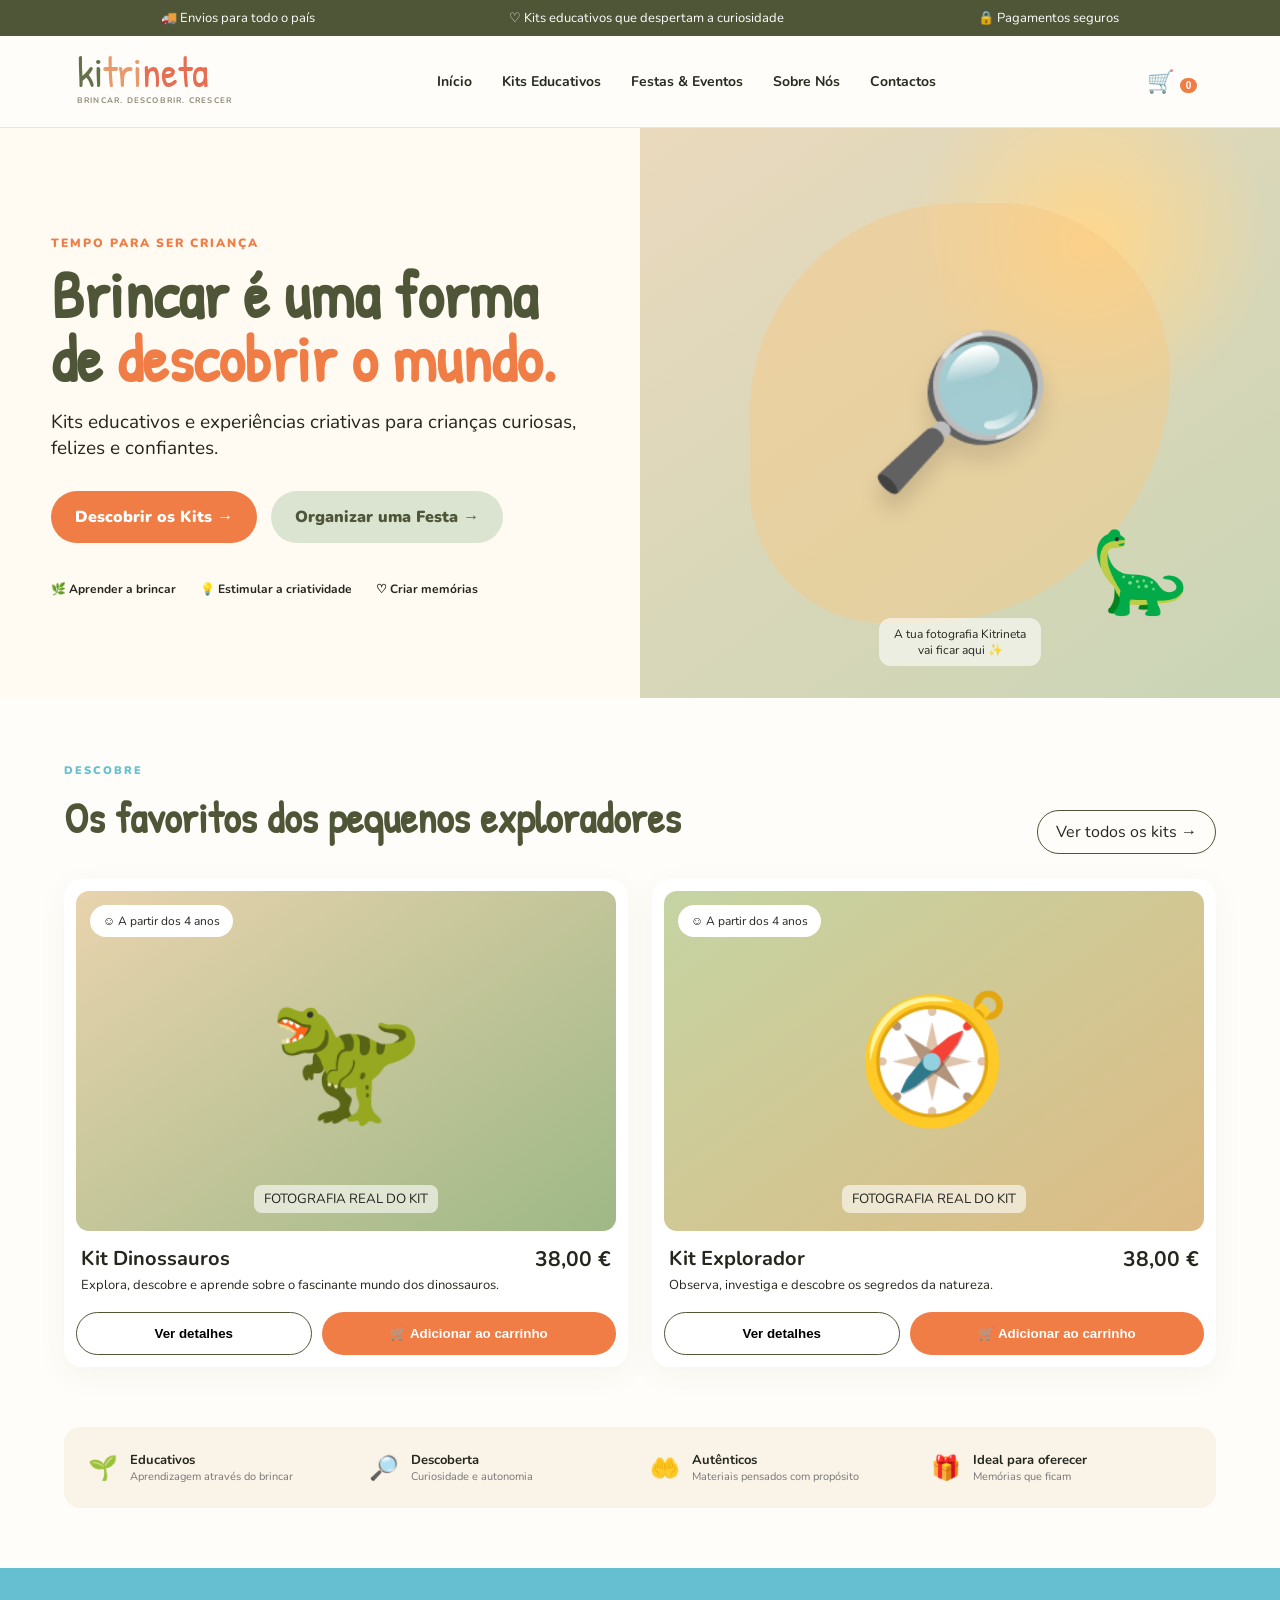
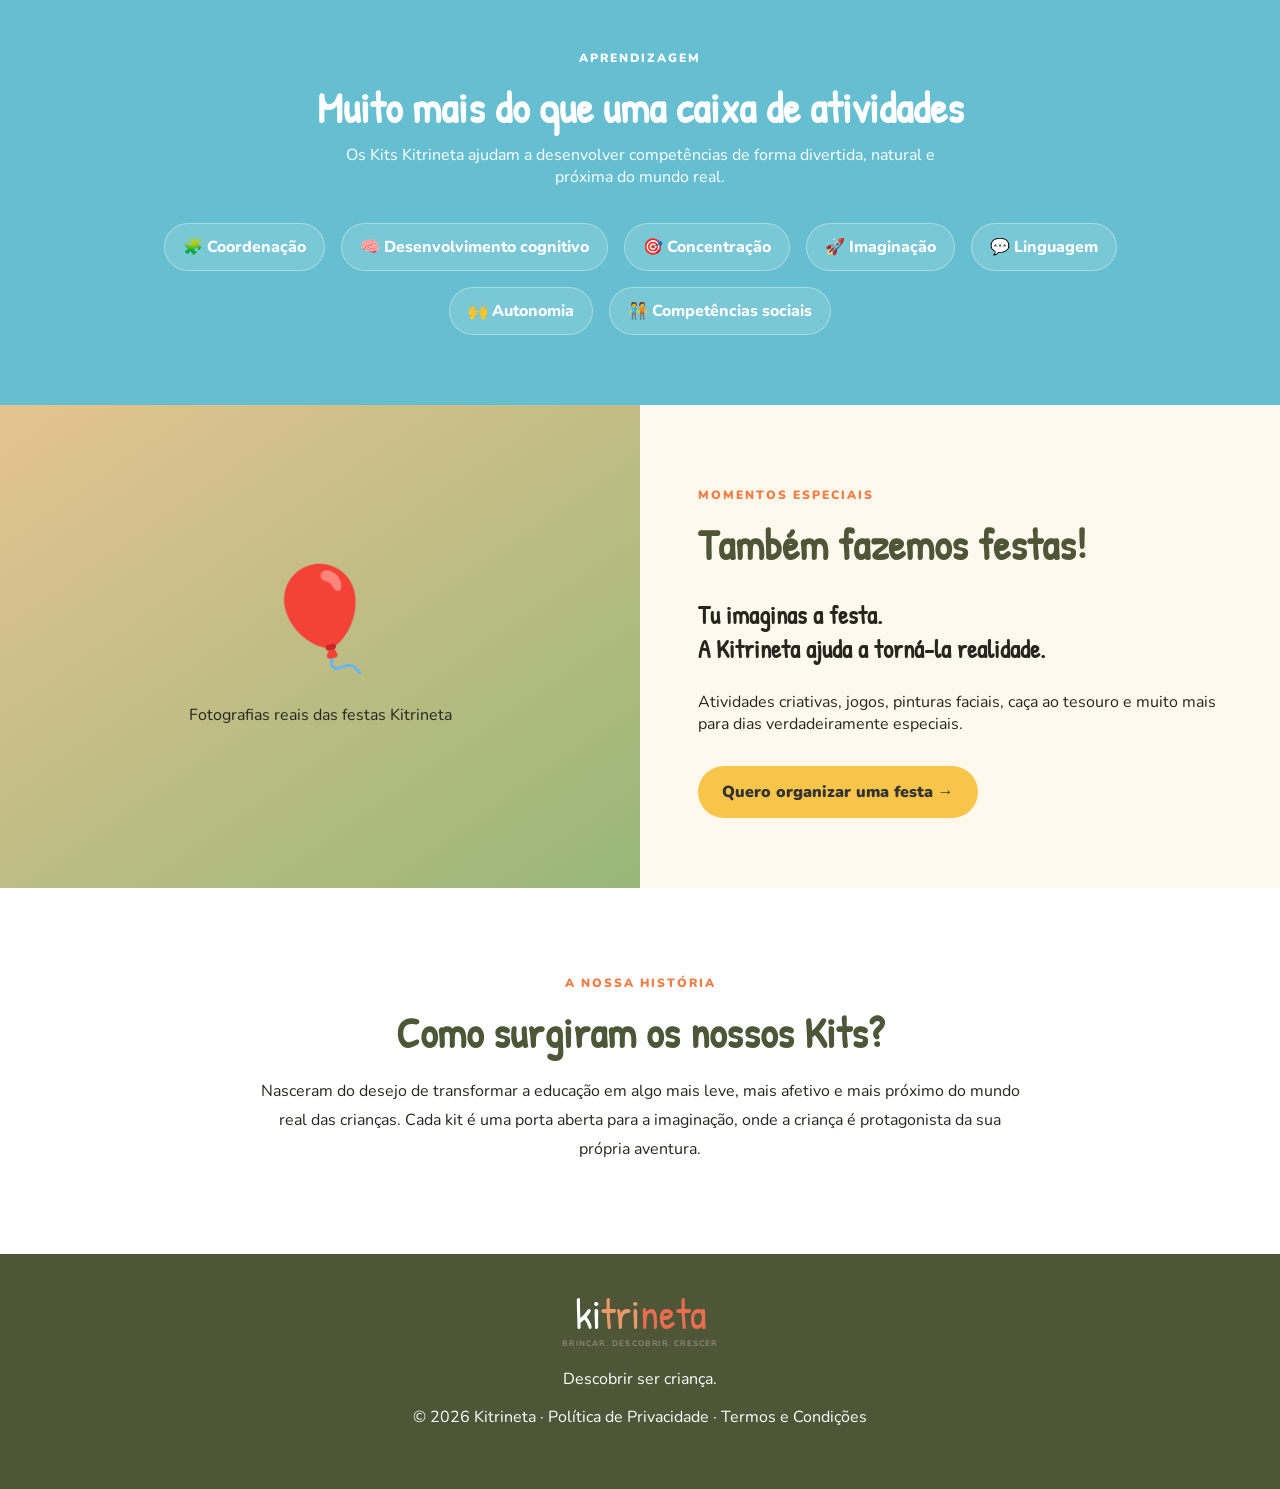
==== index.html @ 6ff0eeab "Add files via upload" ====
<!doctype html>
<html lang="pt">
<head>
  <meta charset="utf-8">
  <meta name="viewport" content="width=device-width,initial-scale=1">
  <meta name="description" content="Kitrineta — kits educativos para brincar, descobrir e crescer.">
  <title>Kitrineta | Kits Educativos</title>
  <link rel="preconnect" href="https://fonts.googleapis.com">
  <link rel="preconnect" href="https://fonts.gstatic.com" crossorigin>
  <link href="https://fonts.googleapis.com/css2?family=Nunito:wght@400;600;700;800;900&family=Patrick+Hand&display=swap" rel="stylesheet">
  <link rel="stylesheet" href="style.css">
</head>
<body>
  <div class="topbar">
    <span>🚚 Envios para todo o país</span>
    <span>♡ Kits educativos que despertam a curiosidade</span>
    <span>🔒 Pagamentos seguros</span>
  </div>

  <header>
    <a class="brand" href="#"><span>ki</span><b>tri</b><i>neta</i><small>BRINCAR. DESCOBRIR. CRESCER</small></a>
    <nav>
      <a href="#">Início</a>
      <a href="#kits">Kits Educativos</a>
      <a href="#festas">Festas & Eventos</a>
      <a href="#sobre">Sobre Nós</a>
      <a href="#contactos">Contactos</a>
    </nav>
    <button class="cart" aria-label="Carrinho">🛒 <strong id="cartCount">0</strong></button>
  </header>

  <main>
    <section class="hero">
      <div class="hero-copy">
        <p class="eyebrow">TEMPO PARA SER CRIANÇA</p>
        <h1>Brincar é uma forma de <em>descobrir o mundo.</em></h1>
        <p>Kits educativos e experiências criativas para crianças curiosas, felizes e confiantes.</p>
        <div class="actions">
          <a class="btn primary" href="#kits">Descobrir os Kits →</a>
          <a class="btn secondary" href="#festas">Organizar uma Festa →</a>
        </div>
        <div class="mini-benefits"><span>🌿 Aprender a brincar</span><span>💡 Estimular a criatividade</span><span>♡ Criar memórias</span></div>
      </div>
      <div class="hero-art">
        <div class="sun"></div>
        <div class="blob"></div>
        <div class="explorer">🔎</div>
        <div class="dino">🦕</div>
        <p>A tua fotografia Kitrineta<br>vai ficar aqui ✨</p>
      </div>
    </section>

    <section id="kits" class="section">
      <div class="section-title">
        <div><span>DESCOBRE</span><h2>Os favoritos dos pequenos exploradores</h2></div>
        <a href="#kits">Ver todos os kits →</a>
      </div>

      <div class="products">
        <article class="product">
          <div class="product-image dino-bg"><span class="age">☺ A partir dos 4 anos</span><div class="emoji">🦖</div><small>FOTOGRAFIA REAL DO KIT</small></div>
          <div class="product-info"><div><h3>Kit Dinossauros</h3><p>Explora, descobre e aprende sobre o fascinante mundo dos dinossauros.</p></div><strong class="price">38,00 €</strong></div>
          <div class="product-actions"><button class="outline">Ver detalhes</button><button class="add" data-product="Kit Dinossauros">🛒 Adicionar ao carrinho</button></div>
        </article>

        <article class="product">
          <div class="product-image explorer-bg"><span class="age">☺ A partir dos 4 anos</span><div class="emoji">🧭</div><small>FOTOGRAFIA REAL DO KIT</small></div>
          <div class="product-info"><div><h3>Kit Explorador</h3><p>Observa, investiga e descobre os segredos da natureza.</p></div><strong class="price">38,00 €</strong></div>
          <div class="product-actions"><button class="outline">Ver detalhes</button><button class="add" data-product="Kit Explorador">🛒 Adicionar ao carrinho</button></div>
        </article>
      </div>
    </section>

    <section class="benefits">
      <div>🌱 <span><b>Educativos</b><small>Aprendizagem através do brincar</small></span></div>
      <div>🔎 <span><b>Descoberta</b><small>Curiosidade e autonomia</small></span></div>
      <div>🤲 <span><b>Autênticos</b><small>Materiais pensados com propósito</small></span></div>
      <div>🎁 <span><b>Ideal para oferecer</b><small>Memórias que ficam</small></span></div>
    </section>

    <section id="sobre" class="skills">
      <p class="eyebrow">APRENDIZAGEM</p>
      <h2>Muito mais do que uma caixa de atividades</h2>
      <p>Os Kits Kitrineta ajudam a desenvolver competências de forma divertida, natural e próxima do mundo real.</p>
      <div class="skill-grid"><span>🧩 Coordenação</span><span>🧠 Desenvolvimento cognitivo</span><span>🎯 Concentração</span><span>🚀 Imaginação</span><span>💬 Linguagem</span><span>🙌 Autonomia</span><span>🧑‍🤝‍🧑 Competências sociais</span></div>
    </section>

    <section id="festas" class="party">
      <div class="party-photo"><span>🎈</span><p>Fotografias reais das festas Kitrineta</p></div>
      <div class="party-copy"><p class="eyebrow">MOMENTOS ESPECIAIS</p><h2>Também fazemos festas!</h2><h3>Tu imaginas a festa.<br>A Kitrineta ajuda a torná-la realidade.</h3><p>Atividades criativas, jogos, pinturas faciais, caça ao tesouro e muito mais para dias verdadeiramente especiais.</p><a class="btn party-btn" href="https://forms.gle/yMYP6FjbBEU2b4cC6" target="_blank" rel="noopener">Quero organizar uma festa →</a></div>
    </section>

    <section class="story">
      <p class="eyebrow">A NOSSA HISTÓRIA</p><h2>Como surgiram os nossos Kits?</h2>
      <p>Nasceram do desejo de transformar a educação em algo mais leve, mais afetivo e mais próximo do mundo real das crianças. Cada kit é uma porta aberta para a imaginação, onde a criança é protagonista da sua própria aventura.</p>
    </section>
  </main>

  <footer id="contactos">
    <div class="brand footer-brand"><span>ki</span><b>tri</b><i>neta</i><small>BRINCAR. DESCOBRIR. CRESCER</small></div>
    <p>Descobrir ser criança.</p>
    <p>© 2026 Kitrineta · Política de Privacidade · Termos e Condições</p>
  </footer>

  <div class="toast" id="toast">Adicionado ao carrinho ✓</div>
  <script src="script.js"></script>
</body>
</html>
---- style.css ----
:root{--cream:#fffaf2;--paper:#fffdf9;--olive:#4f5637;--orange:#ef7d45;--orange2:#ff9d48;--sage:#dbe4d1;--blue:#66bfd0;--yellow:#f8c54b;--ink:#25271f}
*{box-sizing:border-box}html{scroll-behavior:smooth}body{margin:0;background:var(--paper);color:var(--ink);font-family:Nunito,Arial,sans-serif}.topbar{background:var(--olive);color:#fff;display:flex;justify-content:space-around;padding:9px 5%;font-size:13px}header{height:92px;padding:0 6%;display:flex;align-items:center;justify-content:space-between;background:#fffdf9;position:sticky;top:0;z-index:20;border-bottom:1px solid #eee4d8}.brand{text-decoration:none;font-family:"Patrick Hand",cursive;font-size:42px;line-height:.7;color:#66704b;position:relative;display:inline-block}.brand b{color:#e99a6b;font-weight:400}.brand i{color:#e76e51;font-style:normal}.brand small{display:block;font:700 8px Nunito;letter-spacing:1.2px;margin-top:9px;color:#8d8a76}nav{display:flex;gap:30px}nav a{color:#282b20;text-decoration:none;font-weight:700;font-size:14px}.cart{border:0;background:transparent;font-size:22px;cursor:pointer}.cart strong{background:var(--orange);color:white;border-radius:20px;padding:2px 6px;font-size:10px}.hero{min-height:570px;display:grid;grid-template-columns:1fr 1fr;background:linear-gradient(90deg,#fffaf2 0%,#fffaf2 52%,#f0e6d4 52%);overflow:hidden}.hero-copy{padding:95px 8%}.eyebrow{font-size:12px;letter-spacing:2px;font-weight:900;color:var(--orange)}h1,h2{font-family:"Patrick Hand",cursive;color:var(--olive);margin:8px 0}h1{font-size:65px;line-height:.98;max-width:610px}h1 em{font-style:normal;color:var(--orange)}.hero-copy>p:not(.eyebrow){font-size:19px;max-width:550px}.actions{display:flex;gap:14px;margin:30px 0}.btn{display:inline-block;padding:15px 24px;border-radius:28px;text-decoration:none;font-weight:900}.primary{background:var(--orange);color:#fff}.secondary{background:var(--sage);color:var(--olive)}.mini-benefits{display:flex;gap:24px;font-size:12px;font-weight:700;margin-top:38px}.hero-art{position:relative;display:flex;align-items:center;justify-content:center;min-height:570px;background:radial-gradient(circle at 70% 20%,#ffd78d,transparent 28%),linear-gradient(145deg,#ead9bd,#c9d5b5);overflow:hidden}.hero-art .blob{position:absolute;width:420px;height:420px;background:#f6c883;border-radius:55% 45% 65% 35%;opacity:.45}.hero-art .explorer{font-size:150px;z-index:2;filter:drop-shadow(0 15px 10px #0002)}.hero-art .dino{font-size:80px;position:absolute;bottom:70px;right:90px}.hero-art p{position:absolute;bottom:20px;background:#fff9;padding:8px 15px;border-radius:12px;text-align:center;font-size:12px}.section{padding:60px 5%}.section-title{display:flex;justify-content:space-between;align-items:end}.section-title span{font-size:11px;color:var(--blue);font-weight:900;letter-spacing:2px}.section-title h2,.skills h2,.party h2,.story h2{font-size:43px}.section-title a{color:var(--ink);border:1px solid var(--olive);border-radius:25px;padding:10px 18px;text-decoration:none}.products{display:grid;grid-template-columns:1fr 1fr;gap:24px;margin-top:25px}.product{background:white;border-radius:18px;padding:12px;box-shadow:0 8px 30px #58452b0d}.product-image{height:340px;border-radius:13px;display:flex;align-items:center;justify-content:center;position:relative;overflow:hidden}.dino-bg{background:linear-gradient(145deg,#e8d3ad,#9eb886)}.explorer-bg{background:linear-gradient(145deg,#c5d4a3,#ddbb85)}.product-image .emoji{font-size:125px}.product-image small{position:absolute;bottom:18px;background:#fff9;padding:5px 10px;border-radius:8px}.age{position:absolute;top:14px;left:14px;background:white;padding:8px 13px;border-radius:20px;font-size:12px}.product-info{display:flex;justify-content:space-between;gap:20px;padding:14px 5px}.product-info h3{margin:0;font-size:20px}.product-info p{margin:4px 0;font-size:13px}.price{font-size:21px;white-space:nowrap}.product-actions{display:grid;grid-template-columns:1fr 1.25fr;gap:10px}.product-actions button{padding:13px;border-radius:25px;font-weight:800;cursor:pointer}.outline{background:white;border:1px solid var(--olive)}.add{background:var(--orange);color:white;border:0}.benefits{margin:0 5% 60px;background:#faf3e8;border-radius:16px;padding:24px;display:grid;grid-template-columns:repeat(4,1fr);gap:20px}.benefits div{display:flex;gap:12px;align-items:center;font-size:24px}.benefits span{display:flex;flex-direction:column;font-size:13px}.benefits small{font-size:11px;color:#777}.skills{background:var(--blue);color:white;text-align:center;padding:70px 8%}.skills .eyebrow,.skills h2{color:white}.skills>p:not(.eyebrow){max-width:650px;margin:0 auto}.skill-grid{display:flex;flex-wrap:wrap;justify-content:center;gap:16px;margin-top:35px}.skill-grid span{background:#ffffff22;border:1px solid #ffffff55;border-radius:30px;padding:12px 18px;font-weight:800}.party{display:grid;grid-template-columns:1fr 1fr;min-height:460px}.party-photo{background:linear-gradient(145deg,#e5c390,#98b779);display:flex;align-items:center;justify-content:center;flex-direction:column}.party-photo span{font-size:100px}.party-copy{padding:70px 9%;background:#fff8ed}.party-copy h3{font-family:"Patrick Hand";font-size:25px}.party-btn{background:var(--yellow);color:#333;margin-top:15px}.story{text-align:center;padding:75px 20%;background:#fff}.story p:last-child{line-height:1.8}.story h2{font-size:43px}footer{text-align:center;background:var(--olive);color:white;padding:45px}.footer-brand{color:#fff}.toast{position:fixed;right:25px;bottom:25px;background:var(--olive);color:#fff;padding:14px 20px;border-radius:12px;opacity:0;transform:translateY(15px);transition:.25s;z-index:30}.toast.show{opacity:1;transform:none}
@media(max-width:800px){.topbar span:nth-child(2),.topbar span:nth-child(3),nav{display:none}header{height:75px}.brand{font-size:34px}.hero{grid-template-columns:1fr;background:#fffaf2}.hero-copy{padding:55px 7% 35px}.hero-art{min-height:360px}h1{font-size:49px}.mini-benefits{flex-direction:column;gap:8px}.products{grid-template-columns:1fr}.product-image{height:280px}.benefits{grid-template-columns:1fr 1fr}.party{grid-template-columns:1fr}.party-photo{min-height:330px}.story{padding:60px 8%}.section-title a{display:none}}
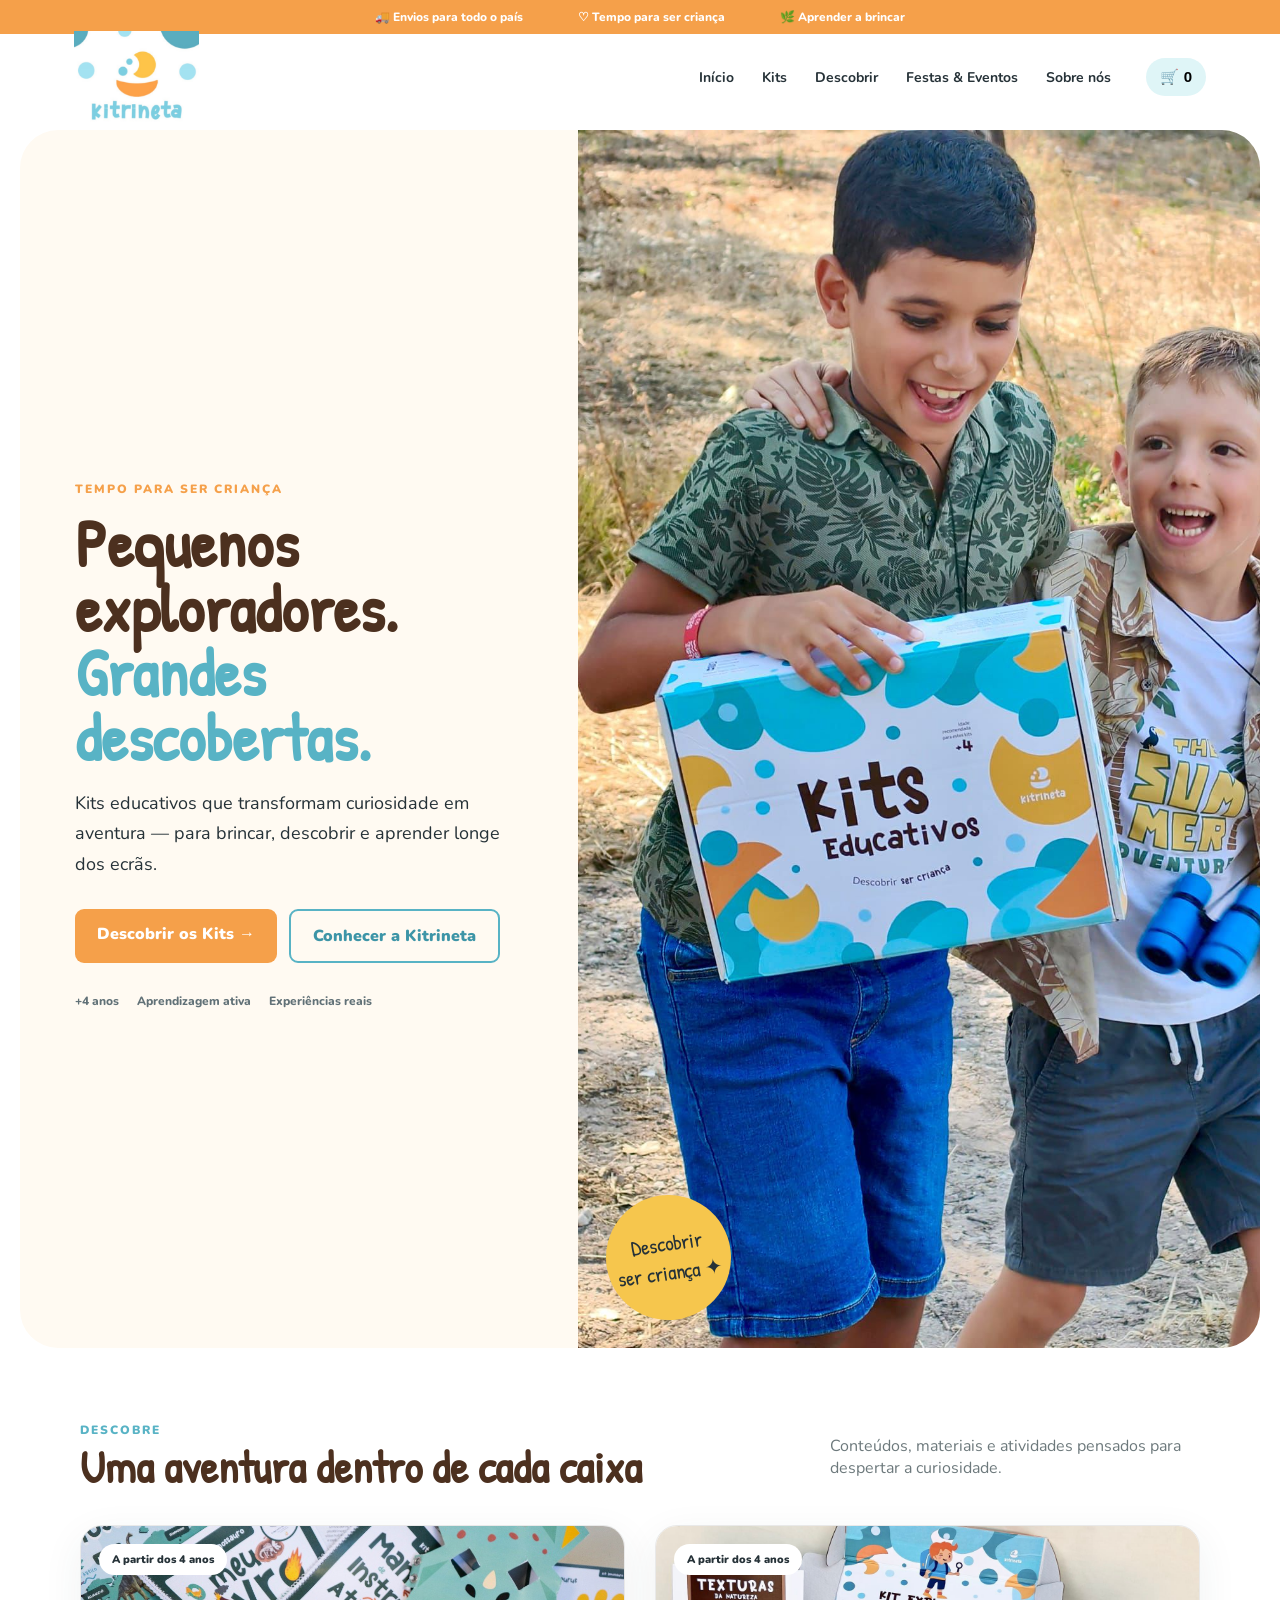
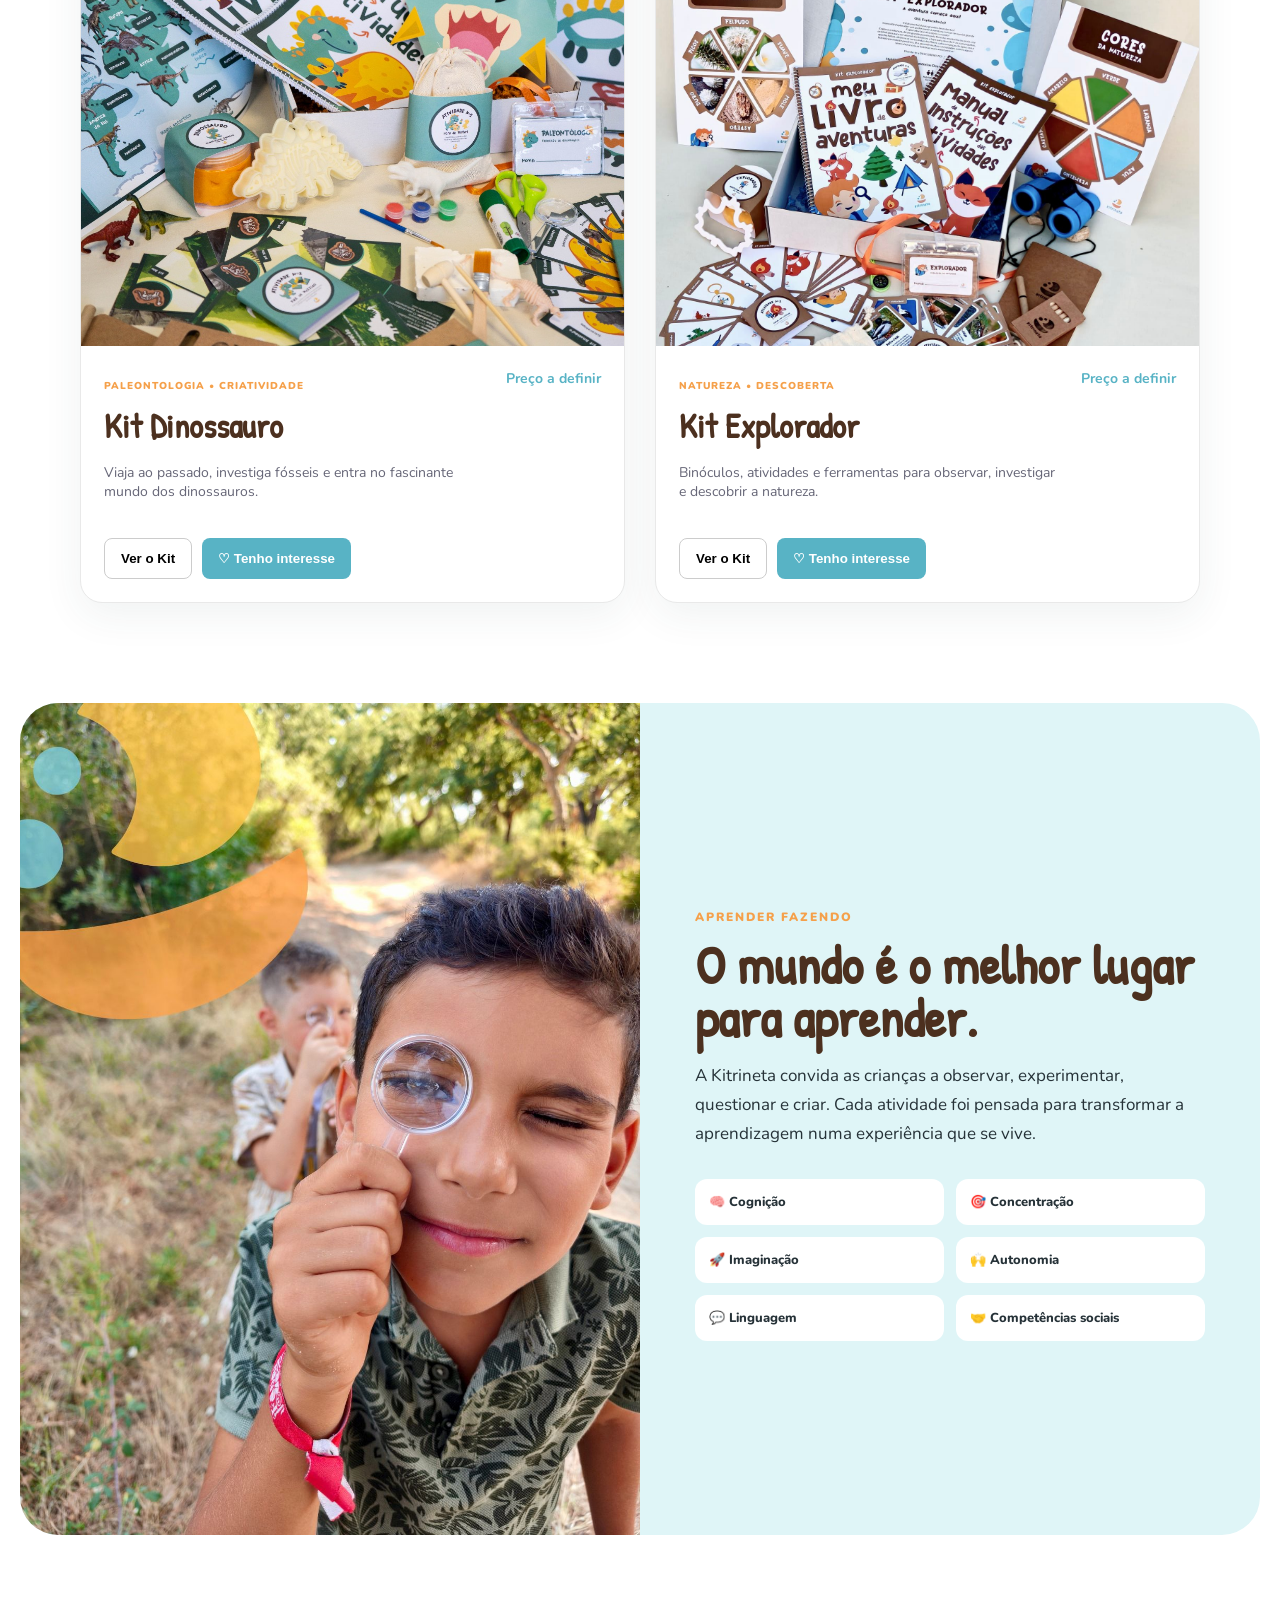
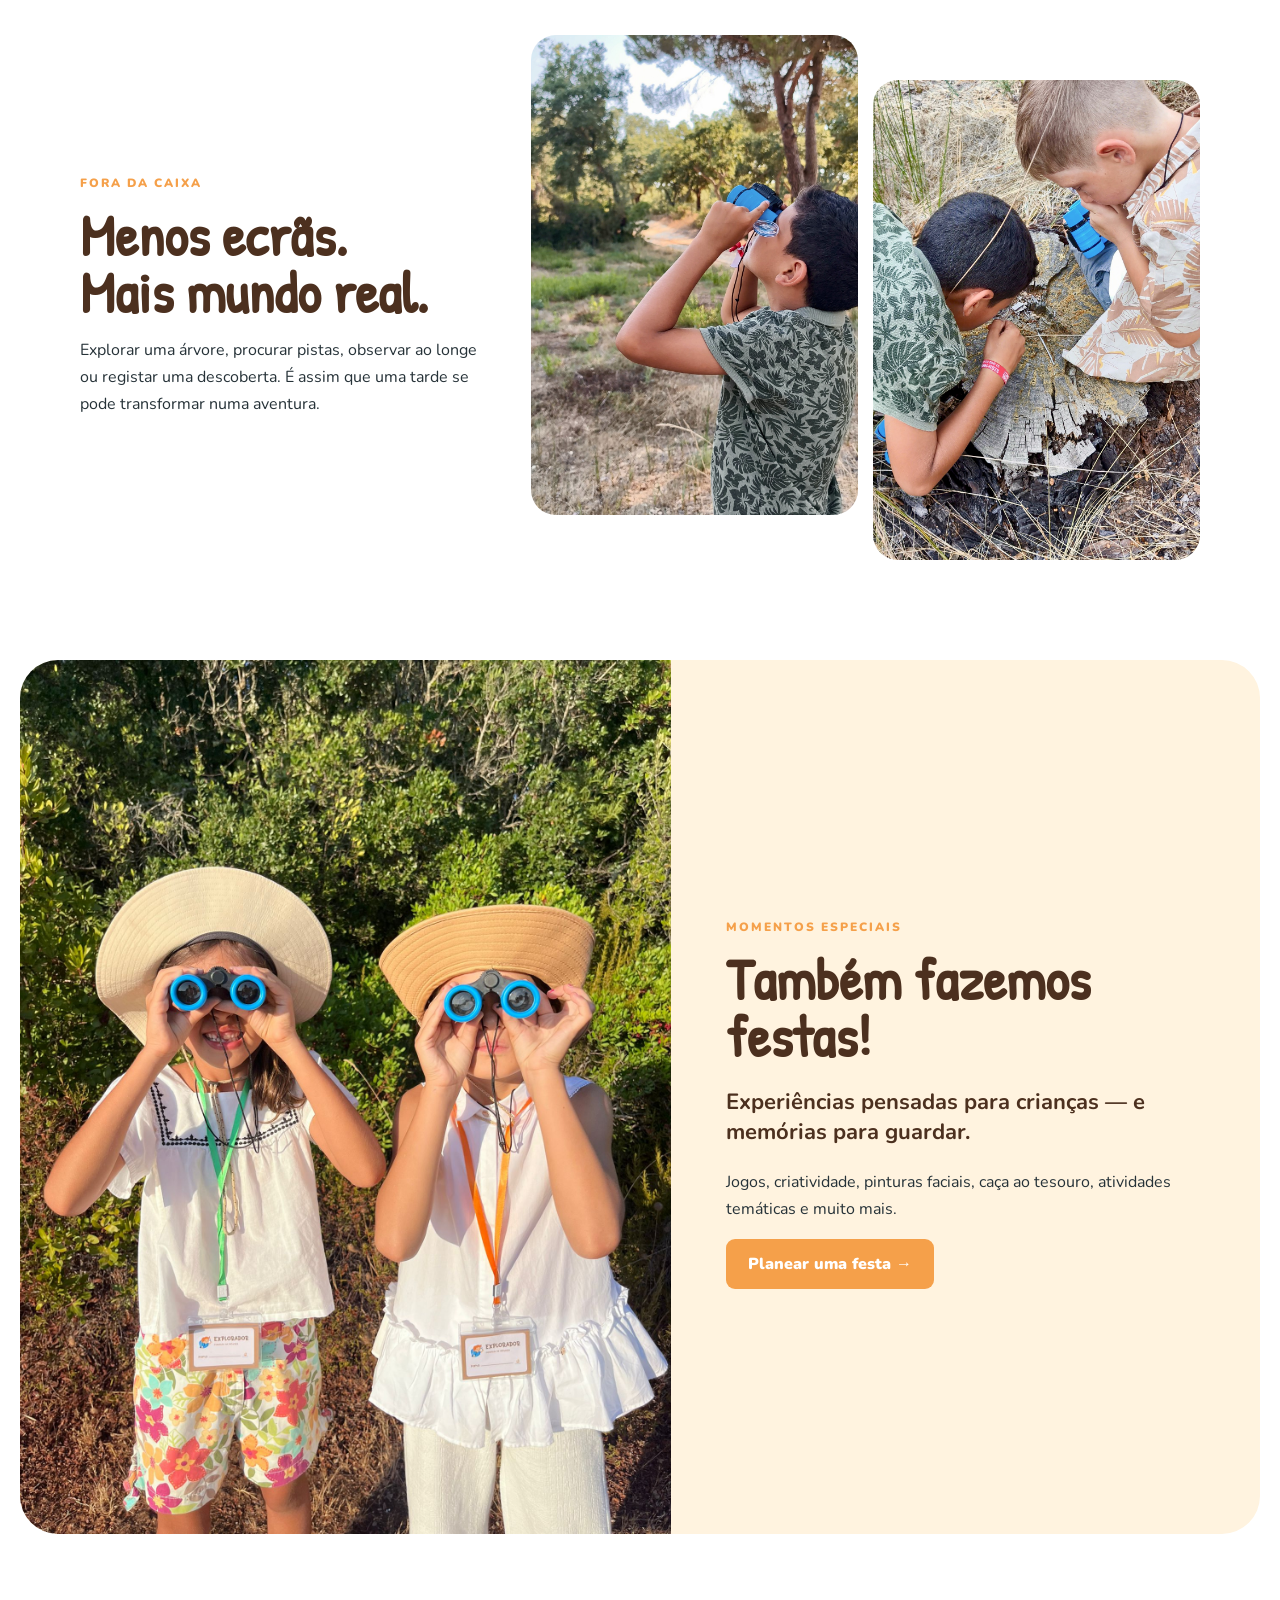
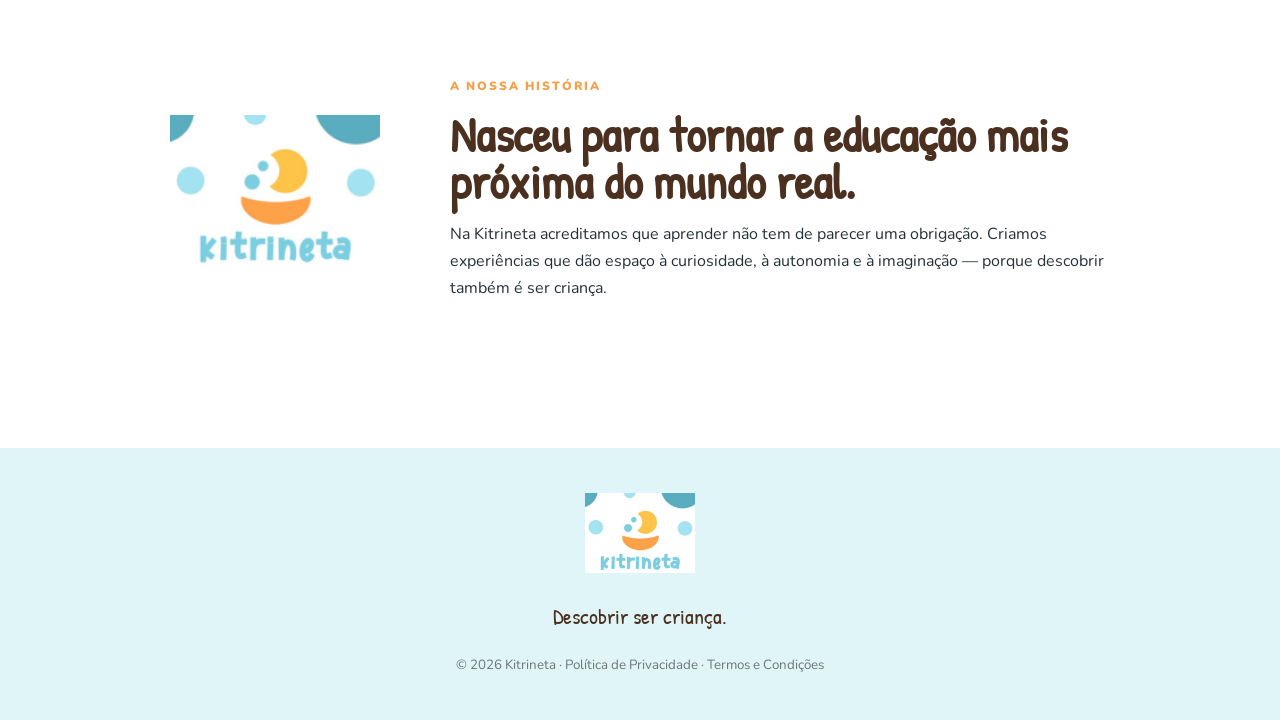
==== commit 542f4f79: "Add files via upload" ====
--- a/index.html
+++ b/index.html
@@ -1,108 +1,14 @@
-<!doctype html>
-<html lang="pt">
-<head>
-  <meta charset="utf-8">
-  <meta name="viewport" content="width=device-width,initial-scale=1">
-  <meta name="description" content="Kitrineta — kits educativos para brincar, descobrir e crescer.">
-  <title>Kitrineta | Kits Educativos</title>
-  <link rel="preconnect" href="https://fonts.googleapis.com">
-  <link rel="preconnect" href="https://fonts.gstatic.com" crossorigin>
-  <link href="https://fonts.googleapis.com/css2?family=Nunito:wght@400;600;700;800;900&family=Patrick+Hand&display=swap" rel="stylesheet">
-  <link rel="stylesheet" href="style.css">
-</head>
-<body>
-  <div class="topbar">
-    <span>🚚 Envios para todo o país</span>
-    <span>♡ Kits educativos que despertam a curiosidade</span>
-    <span>🔒 Pagamentos seguros</span>
-  </div>
-
-  <header>
-    <a class="brand" href="#"><span>ki</span><b>tri</b><i>neta</i><small>BRINCAR. DESCOBRIR. CRESCER</small></a>
-    <nav>
-      <a href="#">Início</a>
-      <a href="#kits">Kits Educativos</a>
-      <a href="#festas">Festas & Eventos</a>
-      <a href="#sobre">Sobre Nós</a>
-      <a href="#contactos">Contactos</a>
-    </nav>
-    <button class="cart" aria-label="Carrinho">🛒 <strong id="cartCount">0</strong></button>
-  </header>
-
-  <main>
-    <section class="hero">
-      <div class="hero-copy">
-        <p class="eyebrow">TEMPO PARA SER CRIANÇA</p>
-        <h1>Brincar é uma forma de <em>descobrir o mundo.</em></h1>
-        <p>Kits educativos e experiências criativas para crianças curiosas, felizes e confiantes.</p>
-        <div class="actions">
-          <a class="btn primary" href="#kits">Descobrir os Kits →</a>
-          <a class="btn secondary" href="#festas">Organizar uma Festa →</a>
-        </div>
-        <div class="mini-benefits"><span>🌿 Aprender a brincar</span><span>💡 Estimular a criatividade</span><span>♡ Criar memórias</span></div>
-      </div>
-      <div class="hero-art">
-        <div class="sun"></div>
-        <div class="blob"></div>
-        <div class="explorer">🔎</div>
-        <div class="dino">🦕</div>
-        <p>A tua fotografia Kitrineta<br>vai ficar aqui ✨</p>
-      </div>
-    </section>
-
-    <section id="kits" class="section">
-      <div class="section-title">
-        <div><span>DESCOBRE</span><h2>Os favoritos dos pequenos exploradores</h2></div>
-        <a href="#kits">Ver todos os kits →</a>
-      </div>
-
-      <div class="products">
-        <article class="product">
-          <div class="product-image dino-bg"><span class="age">☺ A partir dos 4 anos</span><div class="emoji">🦖</div><small>FOTOGRAFIA REAL DO KIT</small></div>
-          <div class="product-info"><div><h3>Kit Dinossauros</h3><p>Explora, descobre e aprende sobre o fascinante mundo dos dinossauros.</p></div><strong class="price">38,00 €</strong></div>
-          <div class="product-actions"><button class="outline">Ver detalhes</button><button class="add" data-product="Kit Dinossauros">🛒 Adicionar ao carrinho</button></div>
-        </article>
-
-        <article class="product">
-          <div class="product-image explorer-bg"><span class="age">☺ A partir dos 4 anos</span><div class="emoji">🧭</div><small>FOTOGRAFIA REAL DO KIT</small></div>
-          <div class="product-info"><div><h3>Kit Explorador</h3><p>Observa, investiga e descobre os segredos da natureza.</p></div><strong class="price">38,00 €</strong></div>
-          <div class="product-actions"><button class="outline">Ver detalhes</button><button class="add" data-product="Kit Explorador">🛒 Adicionar ao carrinho</button></div>
-        </article>
-      </div>
-    </section>
-
-    <section class="benefits">
-      <div>🌱 <span><b>Educativos</b><small>Aprendizagem através do brincar</small></span></div>
-      <div>🔎 <span><b>Descoberta</b><small>Curiosidade e autonomia</small></span></div>
-      <div>🤲 <span><b>Autênticos</b><small>Materiais pensados com propósito</small></span></div>
-      <div>🎁 <span><b>Ideal para oferecer</b><small>Memórias que ficam</small></span></div>
-    </section>
-
-    <section id="sobre" class="skills">
-      <p class="eyebrow">APRENDIZAGEM</p>
-      <h2>Muito mais do que uma caixa de atividades</h2>
-      <p>Os Kits Kitrineta ajudam a desenvolver competências de forma divertida, natural e próxima do mundo real.</p>
-      <div class="skill-grid"><span>🧩 Coordenação</span><span>🧠 Desenvolvimento cognitivo</span><span>🎯 Concentração</span><span>🚀 Imaginação</span><span>💬 Linguagem</span><span>🙌 Autonomia</span><span>🧑‍🤝‍🧑 Competências sociais</span></div>
-    </section>
-
-    <section id="festas" class="party">
-      <div class="party-photo"><span>🎈</span><p>Fotografias reais das festas Kitrineta</p></div>
-      <div class="party-copy"><p class="eyebrow">MOMENTOS ESPECIAIS</p><h2>Também fazemos festas!</h2><h3>Tu imaginas a festa.<br>A Kitrineta ajuda a torná-la realidade.</h3><p>Atividades criativas, jogos, pinturas faciais, caça ao tesouro e muito mais para dias verdadeiramente especiais.</p><a class="btn party-btn" href="https://forms.gle/yMYP6FjbBEU2b4cC6" target="_blank" rel="noopener">Quero organizar uma festa →</a></div>
-    </section>
-
-    <section class="story">
-      <p class="eyebrow">A NOSSA HISTÓRIA</p><h2>Como surgiram os nossos Kits?</h2>
-      <p>Nasceram do desejo de transformar a educação em algo mais leve, mais afetivo e mais próximo do mundo real das crianças. Cada kit é uma porta aberta para a imaginação, onde a criança é protagonista da sua própria aventura.</p>
-    </section>
-  </main>
-
-  <footer id="contactos">
-    <div class="brand footer-brand"><span>ki</span><b>tri</b><i>neta</i><small>BRINCAR. DESCOBRIR. CRESCER</small></div>
-    <p>Descobrir ser criança.</p>
-    <p>© 2026 Kitrineta · Política de Privacidade · Termos e Condições</p>
-  </footer>
-
-  <div class="toast" id="toast">Adicionado ao carrinho ✓</div>
-  <script src="script.js"></script>
-</body>
-</html>+<!doctype html><html lang="pt"><head><meta charset="utf-8"><meta name="viewport" content="width=device-width,initial-scale=1"><meta name="description" content="Kitrineta — kits educativos para brincar, descobrir e crescer."><title>Kitrineta | Kits Educativos</title><link rel="preconnect" href="https://fonts.googleapis.com"><link rel="preconnect" href="https://fonts.gstatic.com" crossorigin><link href="https://fonts.googleapis.com/css2?family=Nunito:wght@400;600;700;800;900&family=Patrick+Hand&display=swap" rel="stylesheet"><link rel="stylesheet" href="style.css"></head><body>
+<div class="topbar"><span>🚚 Envios para todo o país</span><span>♡ Tempo para ser criança</span><span>🌿 Aprender a brincar</span></div>
+<header><a class="logo" href="#"><img src="images/logo.png" alt="Kitrineta"></a><nav><a href="#">Início</a><a href="#kits">Kits</a><a href="#descobrir">Descobrir</a><a href="#festas">Festas & Eventos</a><a href="#sobre">Sobre nós</a></nav><button class="cart">🛒 <strong id="cartCount">0</strong></button></header>
+<main>
+<section class="hero"><div class="hero-copy"><p class="eyebrow">TEMPO PARA SER CRIANÇA</p><h1>Pequenos exploradores.<br><em>Grandes descobertas.</em></h1><p>Kits educativos que transformam curiosidade em aventura — para brincar, descobrir e aprender longe dos ecrãs.</p><div class="actions"><a class="btn primary" href="#kits">Descobrir os Kits →</a><a class="btn secondary" href="#descobrir">Conhecer a Kitrineta</a></div><div class="mini-benefits"><span>+4 anos</span><span>Aprendizagem ativa</span><span>Experiências reais</span></div></div><div class="hero-photo"><img src="images/hero.jpg" alt="Crianças com um Kit Kitrineta"><div class="sticker">Descobrir<br>ser criança ✦</div></div></section>
+<section id="kits" class="section"><div class="section-title"><div><span>DESCOBRE</span><h2>Uma aventura dentro de cada caixa</h2></div><p>Conteúdos, materiais e atividades pensados para despertar a curiosidade.</p></div><div class="products">
+<article class="product"><div class="product-image"><img src="images/dinossauro.jpg" alt="Conteúdo do Kit Dinossauro"><span class="age">A partir dos 4 anos</span></div><div class="product-info"><div><p class="tag">PALEONTOLOGIA • CRIATIVIDADE</p><h3>Kit Dinossauro</h3><p>Viaja ao passado, investiga fósseis e entra no fascinante mundo dos dinossauros.</p></div><strong class="price">Preço a definir</strong></div><div class="product-actions"><button class="outline">Ver o Kit</button><button class="add" data-product="Kit Dinossauro">♡ Tenho interesse</button></div></article>
+<article class="product"><div class="product-image"><img src="images/explorador.jpg" alt="Conteúdo do Kit Explorador"><span class="age">A partir dos 4 anos</span></div><div class="product-info"><div><p class="tag">NATUREZA • DESCOBERTA</p><h3>Kit Explorador</h3><p>Binóculos, atividades e ferramentas para observar, investigar e descobrir a natureza.</p></div><strong class="price">Preço a definir</strong></div><div class="product-actions"><button class="outline">Ver o Kit</button><button class="add" data-product="Kit Explorador">♡ Tenho interesse</button></div></article>
+</div></section>
+<section id="descobrir" class="experience"><div class="experience-photo"><img src="images/lupa.jpg" alt="Criança a explorar a natureza com uma lupa"></div><div class="experience-copy"><p class="eyebrow">APRENDER FAZENDO</p><h2>O mundo é o melhor lugar para aprender.</h2><p>A Kitrineta convida as crianças a observar, experimentar, questionar e criar. Cada atividade foi pensada para transformar a aprendizagem numa experiência que se vive.</p><div class="skill-grid"><span>🧠 Cognição</span><span>🎯 Concentração</span><span>🚀 Imaginação</span><span>🙌 Autonomia</span><span>💬 Linguagem</span><span>🤝 Competências sociais</span></div></div></section>
+<section class="adventure"><div><p class="eyebrow">FORA DA CAIXA</p><h2>Menos ecrãs.<br>Mais mundo real.</h2><p>Explorar uma árvore, procurar pistas, observar ao longe ou registar uma descoberta. É assim que uma tarde se pode transformar numa aventura.</p></div><div class="adventure-grid"><img src="images/binoculos.jpg" alt="Criança a observar com binóculos"><img src="images/descoberta.jpg" alt="Crianças a investigar a natureza"></div></section>
+<section id="festas" class="party"><div class="party-photo"><img src="images/exploradoras.jpg" alt="Crianças exploradoras com binóculos"></div><div class="party-copy"><p class="eyebrow">MOMENTOS ESPECIAIS</p><h2>Também fazemos festas!</h2><h3>Experiências pensadas para crianças — e memórias para guardar.</h3><p>Jogos, criatividade, pinturas faciais, caça ao tesouro, atividades temáticas e muito mais.</p><a class="btn primary" href="https://forms.gle/yMYP6FjbBEU2b4cC6" target="_blank" rel="noopener">Planear uma festa →</a></div></section>
+<section id="sobre" class="story"><img src="images/logo.png" alt="Kitrineta"><div><p class="eyebrow">A NOSSA HISTÓRIA</p><h2>Nasceu para tornar a educação mais próxima do mundo real.</h2><p>Na Kitrineta acreditamos que aprender não tem de parecer uma obrigação. Criamos experiências que dão espaço à curiosidade, à autonomia e à imaginação — porque descobrir também é ser criança.</p></div></section>
+</main><footer><img src="images/logo.png" alt="Kitrineta"><p>Descobrir ser criança.</p><small>© 2026 Kitrineta · Política de Privacidade · Termos e Condições</small></footer><div class="toast" id="toast">Guardado ✓</div><script src="script.js"></script></body></html>
--- a/style.css
+++ b/style.css
@@ -1,4 +1 @@
-
-:root{--cream:#fffaf2;--paper:#fffdf9;--olive:#4f5637;--orange:#ef7d45;--orange2:#ff9d48;--sage:#dbe4d1;--blue:#66bfd0;--yellow:#f8c54b;--ink:#25271f}
-*{box-sizing:border-box}html{scroll-behavior:smooth}body{margin:0;background:var(--paper);color:var(--ink);font-family:Nunito,Arial,sans-serif}.topbar{background:var(--olive);color:#fff;display:flex;justify-content:space-around;padding:9px 5%;font-size:13px}header{height:92px;padding:0 6%;display:flex;align-items:center;justify-content:space-between;background:#fffdf9;position:sticky;top:0;z-index:20;border-bottom:1px solid #eee4d8}.brand{text-decoration:none;font-family:"Patrick Hand",cursive;font-size:42px;line-height:.7;color:#66704b;position:relative;display:inline-block}.brand b{color:#e99a6b;font-weight:400}.brand i{color:#e76e51;font-style:normal}.brand small{display:block;font:700 8px Nunito;letter-spacing:1.2px;margin-top:9px;color:#8d8a76}nav{display:flex;gap:30px}nav a{color:#282b20;text-decoration:none;font-weight:700;font-size:14px}.cart{border:0;background:transparent;font-size:22px;cursor:pointer}.cart strong{background:var(--orange);color:white;border-radius:20px;padding:2px 6px;font-size:10px}.hero{min-height:570px;display:grid;grid-template-columns:1fr 1fr;background:linear-gradient(90deg,#fffaf2 0%,#fffaf2 52%,#f0e6d4 52%);overflow:hidden}.hero-copy{padding:95px 8%}.eyebrow{font-size:12px;letter-spacing:2px;font-weight:900;color:var(--orange)}h1,h2{font-family:"Patrick Hand",cursive;color:var(--olive);margin:8px 0}h1{font-size:65px;line-height:.98;max-width:610px}h1 em{font-style:normal;color:var(--orange)}.hero-copy>p:not(.eyebrow){font-size:19px;max-width:550px}.actions{display:flex;gap:14px;margin:30px 0}.btn{display:inline-block;padding:15px 24px;border-radius:28px;text-decoration:none;font-weight:900}.primary{background:var(--orange);color:#fff}.secondary{background:var(--sage);color:var(--olive)}.mini-benefits{display:flex;gap:24px;font-size:12px;font-weight:700;margin-top:38px}.hero-art{position:relative;display:flex;align-items:center;justify-content:center;min-height:570px;background:radial-gradient(circle at 70% 20%,#ffd78d,transparent 28%),linear-gradient(145deg,#ead9bd,#c9d5b5);overflow:hidden}.hero-art .blob{position:absolute;width:420px;height:420px;background:#f6c883;border-radius:55% 45% 65% 35%;opacity:.45}.hero-art .explorer{font-size:150px;z-index:2;filter:drop-shadow(0 15px 10px #0002)}.hero-art .dino{font-size:80px;position:absolute;bottom:70px;right:90px}.hero-art p{position:absolute;bottom:20px;background:#fff9;padding:8px 15px;border-radius:12px;text-align:center;font-size:12px}.section{padding:60px 5%}.section-title{display:flex;justify-content:space-between;align-items:end}.section-title span{font-size:11px;color:var(--blue);font-weight:900;letter-spacing:2px}.section-title h2,.skills h2,.party h2,.story h2{font-size:43px}.section-title a{color:var(--ink);border:1px solid var(--olive);border-radius:25px;padding:10px 18px;text-decoration:none}.products{display:grid;grid-template-columns:1fr 1fr;gap:24px;margin-top:25px}.product{background:white;border-radius:18px;padding:12px;box-shadow:0 8px 30px #58452b0d}.product-image{height:340px;border-radius:13px;display:flex;align-items:center;justify-content:center;position:relative;overflow:hidden}.dino-bg{background:linear-gradient(145deg,#e8d3ad,#9eb886)}.explorer-bg{background:linear-gradient(145deg,#c5d4a3,#ddbb85)}.product-image .emoji{font-size:125px}.product-image small{position:absolute;bottom:18px;background:#fff9;padding:5px 10px;border-radius:8px}.age{position:absolute;top:14px;left:14px;background:white;padding:8px 13px;border-radius:20px;font-size:12px}.product-info{display:flex;justify-content:space-between;gap:20px;padding:14px 5px}.product-info h3{margin:0;font-size:20px}.product-info p{margin:4px 0;font-size:13px}.price{font-size:21px;white-space:nowrap}.product-actions{display:grid;grid-template-columns:1fr 1.25fr;gap:10px}.product-actions button{padding:13px;border-radius:25px;font-weight:800;cursor:pointer}.outline{background:white;border:1px solid var(--olive)}.add{background:var(--orange);color:white;border:0}.benefits{margin:0 5% 60px;background:#faf3e8;border-radius:16px;padding:24px;display:grid;grid-template-columns:repeat(4,1fr);gap:20px}.benefits div{display:flex;gap:12px;align-items:center;font-size:24px}.benefits span{display:flex;flex-direction:column;font-size:13px}.benefits small{font-size:11px;color:#777}.skills{background:var(--blue);color:white;text-align:center;padding:70px 8%}.skills .eyebrow,.skills h2{color:white}.skills>p:not(.eyebrow){max-width:650px;margin:0 auto}.skill-grid{display:flex;flex-wrap:wrap;justify-content:center;gap:16px;margin-top:35px}.skill-grid span{background:#ffffff22;border:1px solid #ffffff55;border-radius:30px;padding:12px 18px;font-weight:800}.party{display:grid;grid-template-columns:1fr 1fr;min-height:460px}.party-photo{background:linear-gradient(145deg,#e5c390,#98b779);display:flex;align-items:center;justify-content:center;flex-direction:column}.party-photo span{font-size:100px}.party-copy{padding:70px 9%;background:#fff8ed}.party-copy h3{font-family:"Patrick Hand";font-size:25px}.party-btn{background:var(--yellow);color:#333;margin-top:15px}.story{text-align:center;padding:75px 20%;background:#fff}.story p:last-child{line-height:1.8}.story h2{font-size:43px}footer{text-align:center;background:var(--olive);color:white;padding:45px}.footer-brand{color:#fff}.toast{position:fixed;right:25px;bottom:25px;background:var(--olive);color:#fff;padding:14px 20px;border-radius:12px;opacity:0;transform:translateY(15px);transition:.25s;z-index:30}.toast.show{opacity:1;transform:none}
-@media(max-width:800px){.topbar span:nth-child(2),.topbar span:nth-child(3),nav{display:none}header{height:75px}.brand{font-size:34px}.hero{grid-template-columns:1fr;background:#fffaf2}.hero-copy{padding:55px 7% 35px}.hero-art{min-height:360px}h1{font-size:49px}.mini-benefits{flex-direction:column;gap:8px}.products{grid-template-columns:1fr}.product-image{height:280px}.benefits{grid-template-columns:1fr 1fr}.party{grid-template-columns:1fr}.party-photo{min-height:330px}.story{padding:60px 8%}.section-title a{display:none}}
+:root{--blue:#58b3c5;--blue2:#dff5f7;--orange:#f5a04a;--yellow:#f6c64d;--brown:#4c301f;--cream:#fffaf2;--ink:#263238}*{box-sizing:border-box}html{scroll-behavior:smooth}body{margin:0;font-family:Nunito,Arial,sans-serif;color:var(--ink);background:#fff}a{text-decoration:none;color:inherit}.topbar{height:34px;background:var(--orange);color:#fff;display:flex;justify-content:center;gap:55px;align-items:center;font-size:12px;font-weight:800}header{height:86px;display:flex;align-items:center;max-width:1180px;margin:auto;padding:8px 24px;gap:35px}.logo img{width:125px;display:block}nav{display:flex;gap:28px;margin-left:auto;font-weight:700;font-size:14px}nav a:hover{color:var(--orange)}.cart{border:0;background:var(--blue2);border-radius:50px;padding:10px 14px;font-size:15px}.hero{max-width:1240px;margin:10px auto 70px;min-height:590px;background:var(--cream);border-radius:38px;display:grid;grid-template-columns:.9fr 1.1fr;overflow:hidden}.hero-copy{padding:80px 55px;align-self:center}.eyebrow{color:var(--orange);font-size:12px;font-weight:900;letter-spacing:2px}.hero h1,.section h2,.experience h2,.adventure h2,.party h2,.story h2{font-family:'Patrick Hand',cursive;color:var(--brown);line-height:.98;margin:14px 0}.hero h1{font-size:66px}.hero h1 em{color:var(--blue);font-style:normal}.hero-copy>p:not(.eyebrow){font-size:18px;line-height:1.7;max-width:520px}.actions{display:flex;gap:12px;margin:30px 0}.btn{display:inline-block;padding:14px 22px;border-radius:9px;font-weight:900}.primary{background:var(--orange);color:white}.secondary{border:2px solid var(--blue);color:#3d95a7}.mini-benefits{display:flex;gap:18px;flex-wrap:wrap;font-size:12px;font-weight:800;color:#617177}.hero-photo{position:relative;min-height:590px}.hero-photo img{width:100%;height:100%;object-fit:cover}.sticker{position:absolute;bottom:28px;left:28px;background:var(--yellow);width:125px;height:125px;border-radius:50%;display:flex;align-items:center;justify-content:center;text-align:center;font-family:'Patrick Hand';font-size:21px;transform:rotate(-8deg)}.section{max-width:1160px;margin:0 auto 100px;padding:0 20px}.section-title{display:flex;justify-content:space-between;align-items:end;margin-bottom:30px}.section-title span{font-size:12px;color:var(--blue);font-weight:900;letter-spacing:2px}.section-title h2{font-size:45px;margin:5px 0}.section-title>p{max-width:370px;color:#6d797c}.products{display:grid;grid-template-columns:1fr 1fr;gap:30px}.product{border:1px solid #e9e9e9;border-radius:22px;overflow:hidden;background:#fff;box-shadow:0 12px 40px #31464b12}.product-image{height:420px;position:relative;background:#eee}.product-image img{width:100%;height:100%;object-fit:cover}.age{position:absolute;top:18px;left:18px;background:#fff;padding:8px 13px;border-radius:30px;font-size:11px;font-weight:900}.product-info{padding:23px;display:flex;justify-content:space-between;gap:20px}.tag{font-size:10px!important;color:var(--orange)!important;font-weight:900;letter-spacing:1px}.product-info h3{font-family:'Patrick Hand';font-size:34px;margin:4px 0;color:var(--brown)}.product-info p{font-size:14px;color:#667;max-width:380px}.price{white-space:nowrap;color:var(--blue);font-size:14px}.product-actions{padding:0 23px 23px;display:flex;gap:10px}.product-actions button{padding:12px 16px;border-radius:8px;font-weight:900;cursor:pointer}.outline{background:white;border:1px solid #ccc}.add{border:0;background:var(--blue);color:#fff}.experience{background:var(--blue2);display:grid;grid-template-columns:1fr 1fr;max-width:1240px;margin:0 auto 100px;border-radius:38px;overflow:hidden}.experience-photo img{width:100%;height:100%;min-height:600px;object-fit:cover}.experience-copy{padding:75px 55px;align-self:center}.experience h2{font-size:54px}.experience-copy>p:not(.eyebrow){font-size:17px;line-height:1.7}.skill-grid{display:grid;grid-template-columns:1fr 1fr;gap:12px;margin-top:30px}.skill-grid span{background:#fff;border-radius:12px;padding:14px;font-weight:800;font-size:13px}.adventure{max-width:1160px;margin:0 auto 100px;padding:0 20px;display:grid;grid-template-columns:.75fr 1.25fr;gap:50px;align-items:center}.adventure h2{font-size:58px}.adventure p{line-height:1.7}.adventure-grid{display:grid;grid-template-columns:1fr 1fr;gap:15px}.adventure-grid img{width:100%;height:480px;object-fit:cover;border-radius:25px}.adventure-grid img:nth-child(2){margin-top:45px}.party{max-width:1240px;margin:0 auto 100px;background:#fff3df;border-radius:38px;overflow:hidden;display:grid;grid-template-columns:1.05fr .95fr}.party-photo img{width:100%;height:100%;min-height:570px;object-fit:cover}.party-copy{padding:70px 55px;align-self:center}.party h2{font-size:58px}.party h3{font-size:22px;color:var(--brown)}.party p{line-height:1.7}.story{max-width:1000px;margin:0 auto 100px;text-align:left;display:grid;grid-template-columns:220px 1fr;gap:60px;align-items:center;padding:30px}.story img{width:210px}.story h2{font-size:48px}.story p{line-height:1.7}footer{text-align:center;background:var(--blue2);padding:45px 20px}footer img{width:110px}footer p{font-family:'Patrick Hand';font-size:22px;color:var(--brown)}footer small{color:#6c777a}.toast{position:fixed;bottom:25px;right:25px;background:var(--brown);color:#fff;padding:13px 20px;border-radius:9px;opacity:0;transform:translateY(20px);transition:.2s}.toast.show{opacity:1;transform:none}@media(max-width:800px){.topbar span:nth-child(n+2),nav{display:none}header{height:72px}.hero,.experience,.party{grid-template-columns:1fr;margin:0 12px 60px}.hero-copy{padding:45px 25px}.hero h1{font-size:48px}.hero-photo{min-height:430px}.products{grid-template-columns:1fr}.section-title{display:block}.product-image{height:370px}.experience-copy,.party-copy{padding:45px 28px}.experience h2,.party h2,.adventure h2{font-size:45px}.adventure{grid-template-columns:1fr}.adventure-grid img{height:330px}.story{grid-template-columns:1fr;text-align:center;gap:10px}.story img{margin:auto}.topbar{gap:0}.mini-benefits{gap:10px}}
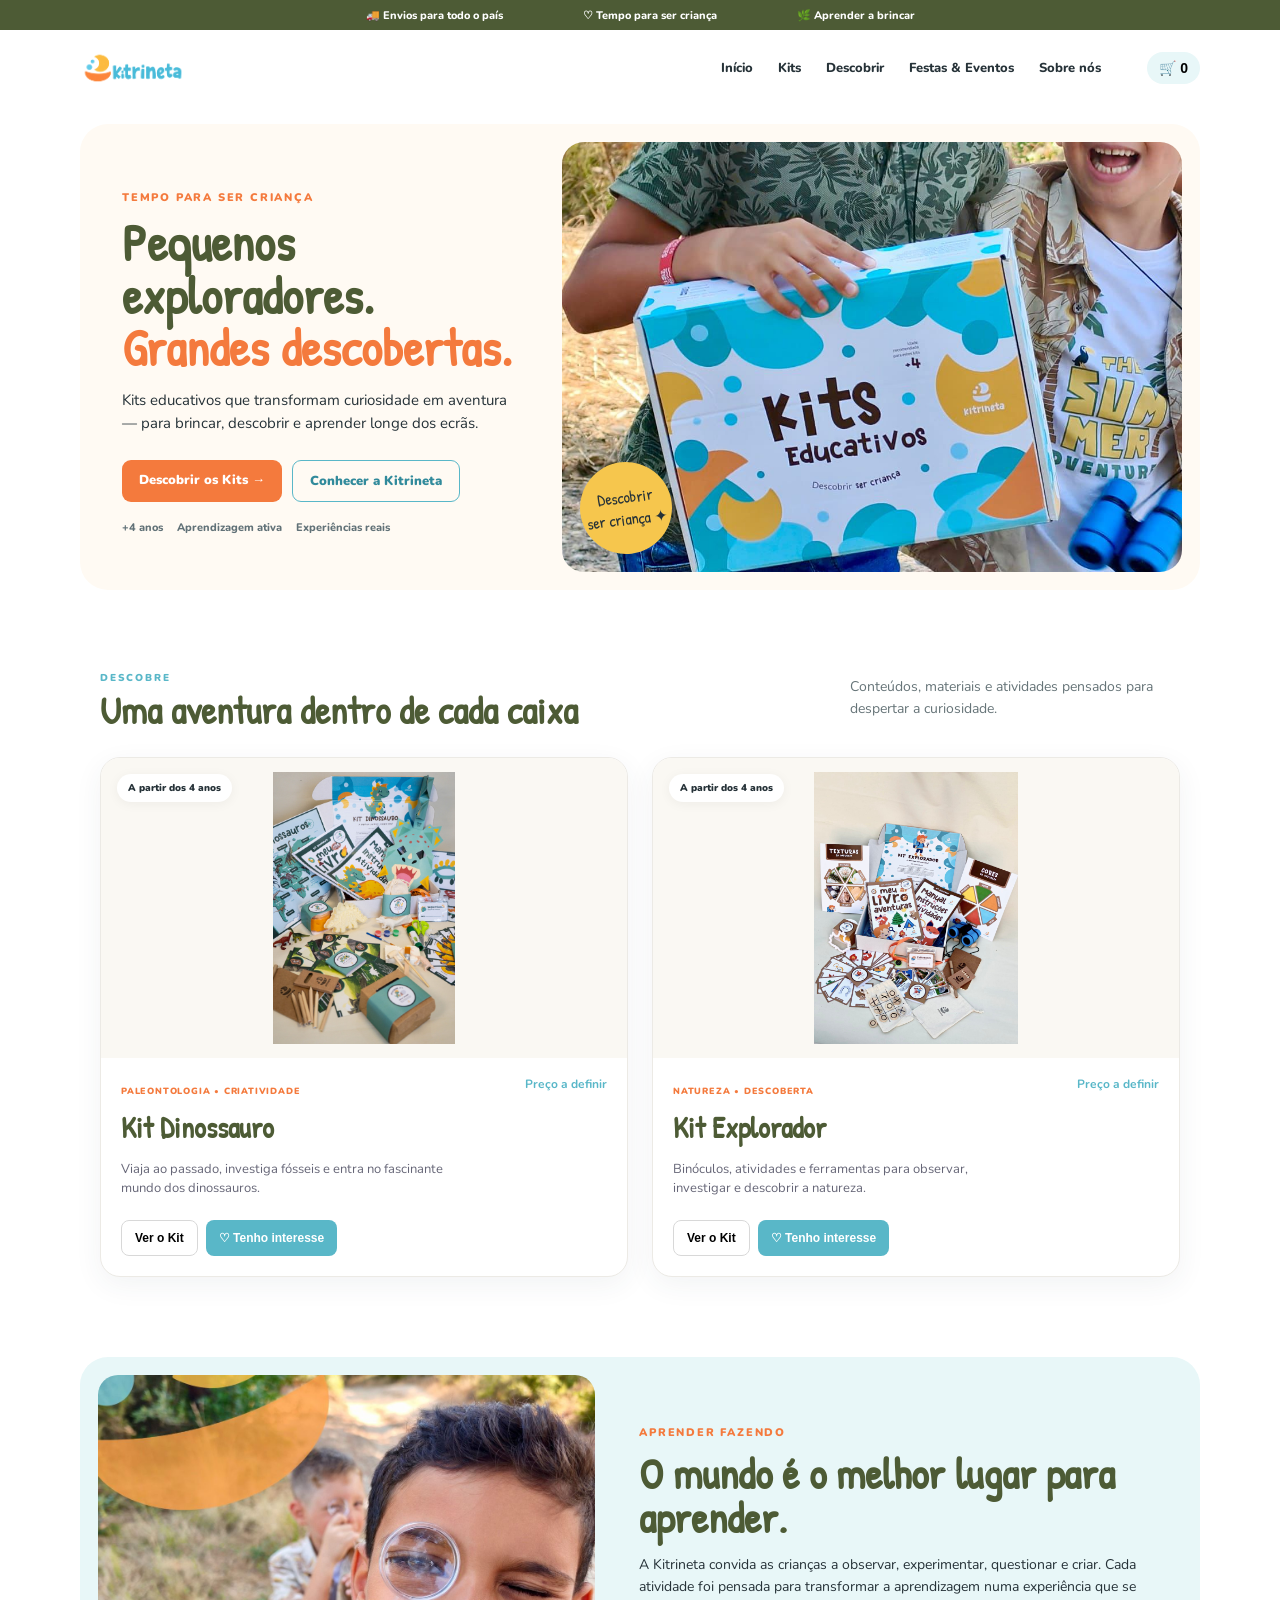
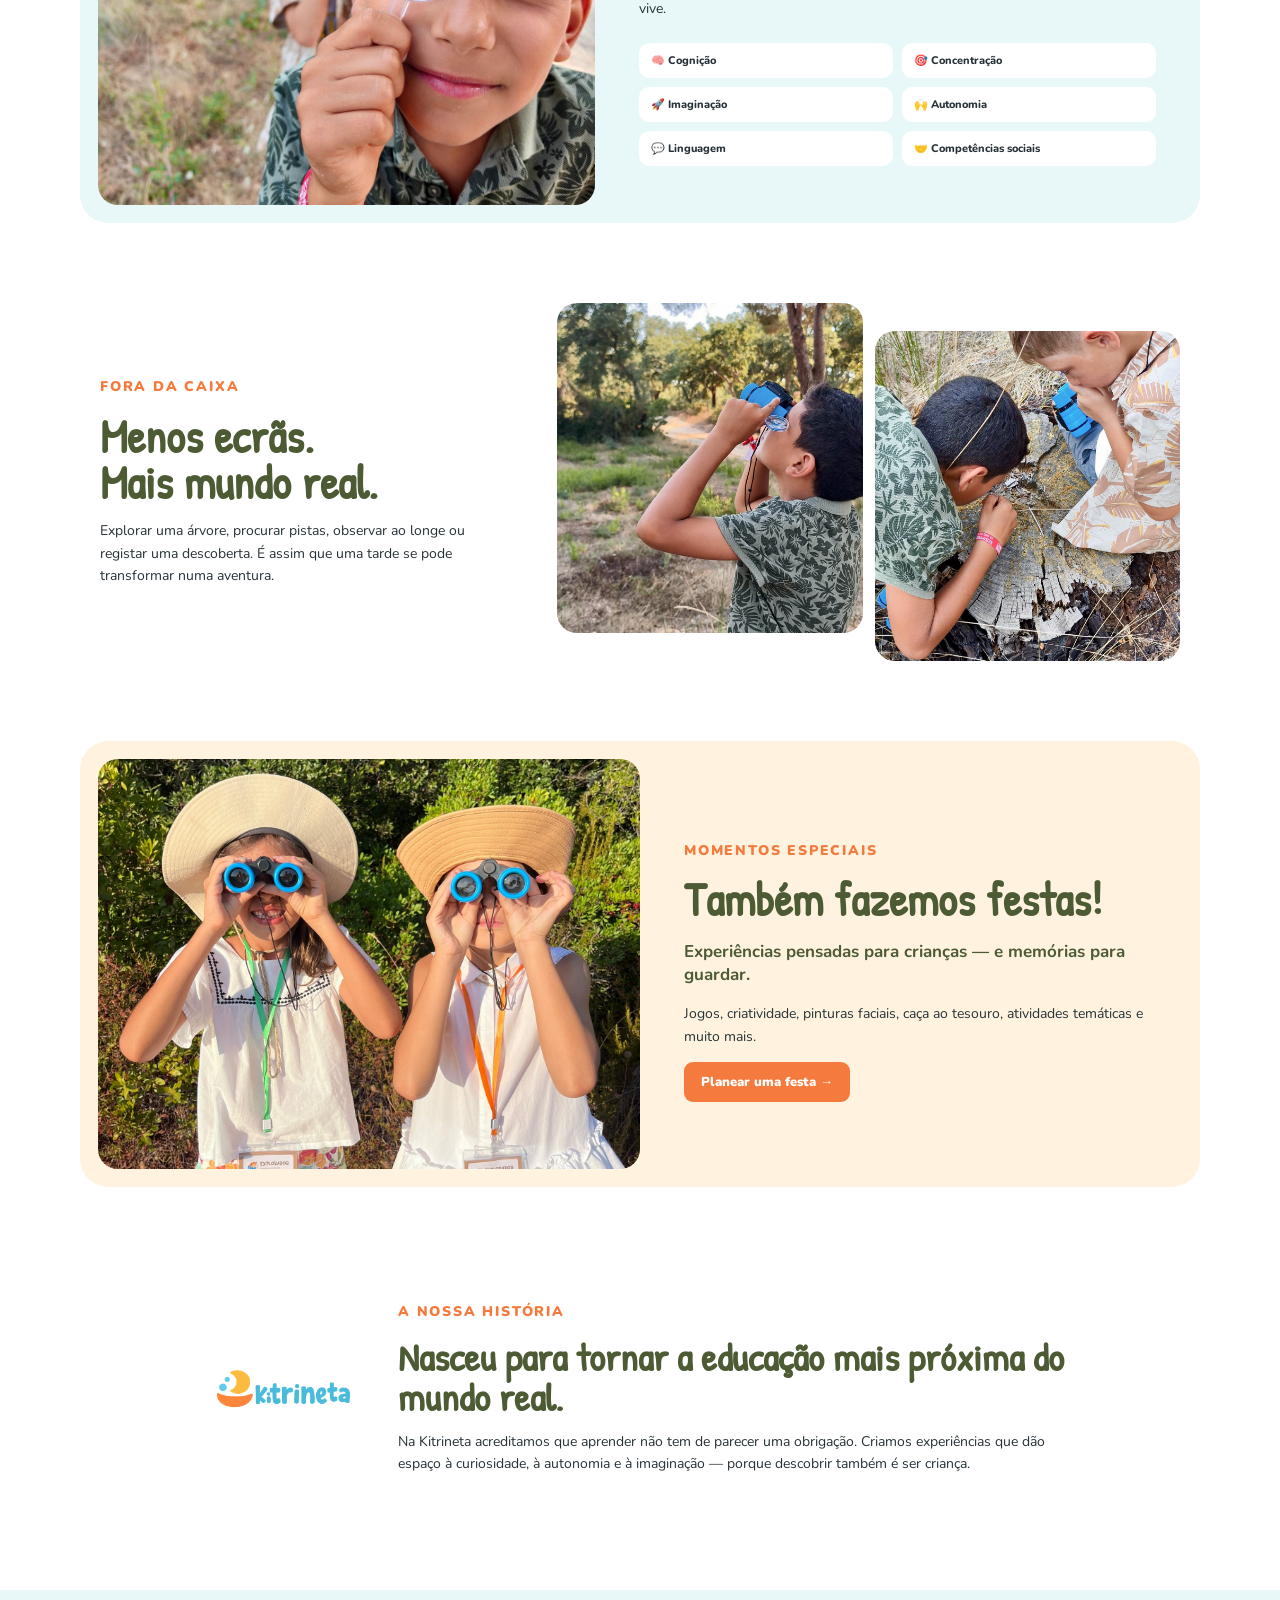
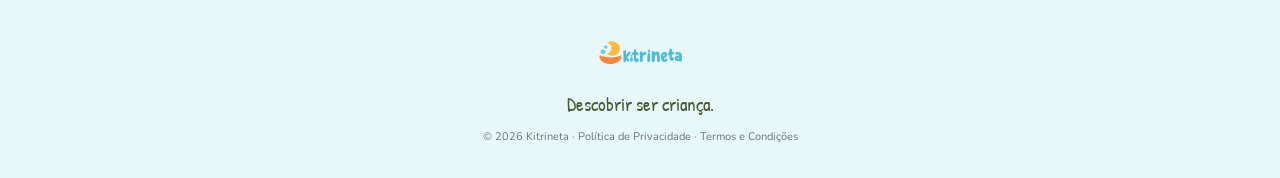
==== commit 3b0496bd: "Update index.html" ====
--- a/index.html
+++ b/index.html
@@ -1,6 +1,6 @@
 <!doctype html><html lang="pt"><head><meta charset="utf-8"><meta name="viewport" content="width=device-width,initial-scale=1"><meta name="description" content="Kitrineta — kits educativos para brincar, descobrir e crescer."><title>Kitrineta | Kits Educativos</title><link rel="preconnect" href="https://fonts.googleapis.com"><link rel="preconnect" href="https://fonts.gstatic.com" crossorigin><link href="https://fonts.googleapis.com/css2?family=Nunito:wght@400;600;700;800;900&family=Patrick+Hand&display=swap" rel="stylesheet"><link rel="stylesheet" href="style.css"></head><body>
 <div class="topbar"><span>🚚 Envios para todo o país</span><span>♡ Tempo para ser criança</span><span>🌿 Aprender a brincar</span></div>
-<header><a class="logo" href="#"><img src="images/logo.png" alt="Kitrineta"></a><nav><a href="#">Início</a><a href="#kits">Kits</a><a href="#descobrir">Descobrir</a><a href="#festas">Festas & Eventos</a><a href="#sobre">Sobre nós</a></nav><button class="cart">🛒 <strong id="cartCount">0</strong></button></header>
+<header><a class="logo" href="#"><img src="images/logo.png" alt="Kitrineta"></a><nav><a href="#">Início</a><a href="kits.html">Kits</a><a href="#descobrir">Descobrir</a><a href="#festas">Festas & Eventos</a><a href="#sobre">Sobre nós</a></nav><button class="cart">🛒 <strong id="cartCount">0</strong></button></header>
 <main>
 <section class="hero"><div class="hero-copy"><p class="eyebrow">TEMPO PARA SER CRIANÇA</p><h1>Pequenos exploradores.<br><em>Grandes descobertas.</em></h1><p>Kits educativos que transformam curiosidade em aventura — para brincar, descobrir e aprender longe dos ecrãs.</p><div class="actions"><a class="btn primary" href="#kits">Descobrir os Kits →</a><a class="btn secondary" href="#descobrir">Conhecer a Kitrineta</a></div><div class="mini-benefits"><span>+4 anos</span><span>Aprendizagem ativa</span><span>Experiências reais</span></div></div><div class="hero-photo"><img src="images/hero.jpg" alt="Crianças com um Kit Kitrineta"><div class="sticker">Descobrir<br>ser criança ✦</div></div></section>
 <section id="kits" class="section"><div class="section-title"><div><span>DESCOBRE</span><h2>Uma aventura dentro de cada caixa</h2></div><p>Conteúdos, materiais e atividades pensados para despertar a curiosidade.</p></div><div class="products">
--- a/style.css
+++ b/style.css
@@ -1 +1 @@
-:root{--blue:#58b3c5;--blue2:#dff5f7;--orange:#f5a04a;--yellow:#f6c64d;--brown:#4c301f;--cream:#fffaf2;--ink:#263238}*{box-sizing:border-box}html{scroll-behavior:smooth}body{margin:0;font-family:Nunito,Arial,sans-serif;color:var(--ink);background:#fff}a{text-decoration:none;color:inherit}.topbar{height:34px;background:var(--orange);color:#fff;display:flex;justify-content:center;gap:55px;align-items:center;font-size:12px;font-weight:800}header{height:86px;display:flex;align-items:center;max-width:1180px;margin:auto;padding:8px 24px;gap:35px}.logo img{width:125px;display:block}nav{display:flex;gap:28px;margin-left:auto;font-weight:700;font-size:14px}nav a:hover{color:var(--orange)}.cart{border:0;background:var(--blue2);border-radius:50px;padding:10px 14px;font-size:15px}.hero{max-width:1240px;margin:10px auto 70px;min-height:590px;background:var(--cream);border-radius:38px;display:grid;grid-template-columns:.9fr 1.1fr;overflow:hidden}.hero-copy{padding:80px 55px;align-self:center}.eyebrow{color:var(--orange);font-size:12px;font-weight:900;letter-spacing:2px}.hero h1,.section h2,.experience h2,.adventure h2,.party h2,.story h2{font-family:'Patrick Hand',cursive;color:var(--brown);line-height:.98;margin:14px 0}.hero h1{font-size:66px}.hero h1 em{color:var(--blue);font-style:normal}.hero-copy>p:not(.eyebrow){font-size:18px;line-height:1.7;max-width:520px}.actions{display:flex;gap:12px;margin:30px 0}.btn{display:inline-block;padding:14px 22px;border-radius:9px;font-weight:900}.primary{background:var(--orange);color:white}.secondary{border:2px solid var(--blue);color:#3d95a7}.mini-benefits{display:flex;gap:18px;flex-wrap:wrap;font-size:12px;font-weight:800;color:#617177}.hero-photo{position:relative;min-height:590px}.hero-photo img{width:100%;height:100%;object-fit:cover}.sticker{position:absolute;bottom:28px;left:28px;background:var(--yellow);width:125px;height:125px;border-radius:50%;display:flex;align-items:center;justify-content:center;text-align:center;font-family:'Patrick Hand';font-size:21px;transform:rotate(-8deg)}.section{max-width:1160px;margin:0 auto 100px;padding:0 20px}.section-title{display:flex;justify-content:space-between;align-items:end;margin-bottom:30px}.section-title span{font-size:12px;color:var(--blue);font-weight:900;letter-spacing:2px}.section-title h2{font-size:45px;margin:5px 0}.section-title>p{max-width:370px;color:#6d797c}.products{display:grid;grid-template-columns:1fr 1fr;gap:30px}.product{border:1px solid #e9e9e9;border-radius:22px;overflow:hidden;background:#fff;box-shadow:0 12px 40px #31464b12}.product-image{height:420px;position:relative;background:#eee}.product-image img{width:100%;height:100%;object-fit:cover}.age{position:absolute;top:18px;left:18px;background:#fff;padding:8px 13px;border-radius:30px;font-size:11px;font-weight:900}.product-info{padding:23px;display:flex;justify-content:space-between;gap:20px}.tag{font-size:10px!important;color:var(--orange)!important;font-weight:900;letter-spacing:1px}.product-info h3{font-family:'Patrick Hand';font-size:34px;margin:4px 0;color:var(--brown)}.product-info p{font-size:14px;color:#667;max-width:380px}.price{white-space:nowrap;color:var(--blue);font-size:14px}.product-actions{padding:0 23px 23px;display:flex;gap:10px}.product-actions button{padding:12px 16px;border-radius:8px;font-weight:900;cursor:pointer}.outline{background:white;border:1px solid #ccc}.add{border:0;background:var(--blue);color:#fff}.experience{background:var(--blue2);display:grid;grid-template-columns:1fr 1fr;max-width:1240px;margin:0 auto 100px;border-radius:38px;overflow:hidden}.experience-photo img{width:100%;height:100%;min-height:600px;object-fit:cover}.experience-copy{padding:75px 55px;align-self:center}.experience h2{font-size:54px}.experience-copy>p:not(.eyebrow){font-size:17px;line-height:1.7}.skill-grid{display:grid;grid-template-columns:1fr 1fr;gap:12px;margin-top:30px}.skill-grid span{background:#fff;border-radius:12px;padding:14px;font-weight:800;font-size:13px}.adventure{max-width:1160px;margin:0 auto 100px;padding:0 20px;display:grid;grid-template-columns:.75fr 1.25fr;gap:50px;align-items:center}.adventure h2{font-size:58px}.adventure p{line-height:1.7}.adventure-grid{display:grid;grid-template-columns:1fr 1fr;gap:15px}.adventure-grid img{width:100%;height:480px;object-fit:cover;border-radius:25px}.adventure-grid img:nth-child(2){margin-top:45px}.party{max-width:1240px;margin:0 auto 100px;background:#fff3df;border-radius:38px;overflow:hidden;display:grid;grid-template-columns:1.05fr .95fr}.party-photo img{width:100%;height:100%;min-height:570px;object-fit:cover}.party-copy{padding:70px 55px;align-self:center}.party h2{font-size:58px}.party h3{font-size:22px;color:var(--brown)}.party p{line-height:1.7}.story{max-width:1000px;margin:0 auto 100px;text-align:left;display:grid;grid-template-columns:220px 1fr;gap:60px;align-items:center;padding:30px}.story img{width:210px}.story h2{font-size:48px}.story p{line-height:1.7}footer{text-align:center;background:var(--blue2);padding:45px 20px}footer img{width:110px}footer p{font-family:'Patrick Hand';font-size:22px;color:var(--brown)}footer small{color:#6c777a}.toast{position:fixed;bottom:25px;right:25px;background:var(--brown);color:#fff;padding:13px 20px;border-radius:9px;opacity:0;transform:translateY(20px);transition:.2s}.toast.show{opacity:1;transform:none}@media(max-width:800px){.topbar span:nth-child(n+2),nav{display:none}header{height:72px}.hero,.experience,.party{grid-template-columns:1fr;margin:0 12px 60px}.hero-copy{padding:45px 25px}.hero h1{font-size:48px}.hero-photo{min-height:430px}.products{grid-template-columns:1fr}.section-title{display:block}.product-image{height:370px}.experience-copy,.party-copy{padding:45px 28px}.experience h2,.party h2,.adventure h2{font-size:45px}.adventure{grid-template-columns:1fr}.adventure-grid img{height:330px}.story{grid-template-columns:1fr;text-align:center;gap:10px}.story img{margin:auto}.topbar{gap:0}.mini-benefits{gap:10px}}
+:root{--blue:#59b7c8;--blue2:#e8f7f8;--orange:#f47a3d;--yellow:#f6c64d;--olive:#4d5b35;--cream:#fffaf3;--ink:#263238;--muted:#667478}*{box-sizing:border-box}html{scroll-behavior:smooth;overflow-x:hidden}body{margin:0;overflow-x:hidden;font-family:Nunito,Arial,sans-serif;color:var(--ink);background:#fff}img{display:block;max-width:100%}a{text-decoration:none;color:inherit}.topbar{min-height:30px;background:var(--olive);color:#fff;display:flex;justify-content:center;gap:80px;align-items:center;padding:6px 20px;font-size:11px;font-weight:800}header{height:76px;display:flex;align-items:center;width:min(1120px,calc(100% - 40px));margin:auto;gap:28px}.logo{flex:0 0 auto}.logo img{width:105px;height:58px;object-fit:contain}nav{display:flex;gap:25px;margin-left:auto;font-weight:800;font-size:13px}nav a:hover{color:var(--orange)}.cart{margin-left:18px;border:0;background:var(--blue2);border-radius:50px;padding:8px 12px;font-size:14px}.hero{width:min(1120px,calc(100% - 40px));margin:18px auto 72px;background:var(--cream);border-radius:28px;display:grid;grid-template-columns:minmax(0,.86fr) minmax(0,1.14fr);overflow:hidden;min-height:430px}.hero-copy{padding:48px 42px;align-self:center;min-width:0}.eyebrow{color:var(--orange);font-size:11px;font-weight:900;letter-spacing:1.8px}.hero h1,.section h2,.experience h2,.adventure h2,.party h2,.story h2{font-family:'Patrick Hand',cursive;color:var(--olive);line-height:1.02;margin:12px 0}.hero h1{font-size:clamp(42px,4vw,54px)}.hero h1 em{color:var(--orange);font-style:normal}.hero-copy>p:not(.eyebrow){font-size:15px;line-height:1.55;max-width:420px}.actions{display:flex;gap:10px;margin:24px 0 18px;flex-wrap:wrap}.btn{display:inline-block;padding:11px 17px;border-radius:9px;font-size:13px;font-weight:900}.primary{background:var(--orange);color:#fff}.secondary{border:1.5px solid var(--blue);color:#318a9b}.mini-benefits{display:flex;gap:14px;flex-wrap:wrap;font-size:11px;font-weight:800;color:#617177}.hero-photo{position:relative;min-width:0;height:430px;margin:18px 18px 18px 0;border-radius:22px;overflow:hidden}.hero-photo img{width:100%;height:100%;object-fit:cover;object-position:center}.sticker{position:absolute;bottom:18px;left:18px;background:var(--yellow);width:92px;height:92px;border-radius:50%;display:flex;align-items:center;justify-content:center;text-align:center;font-family:'Patrick Hand';font-size:16px;transform:rotate(-7deg)}.section{width:min(1080px,calc(100% - 40px));margin:0 auto 80px}.section-title{display:flex;justify-content:space-between;gap:40px;align-items:end;margin-bottom:24px}.section-title span{font-size:10px;color:var(--blue);font-weight:900;letter-spacing:1.8px}.section-title h2{font-size:38px;margin:4px 0}.section-title>p{max-width:330px;font-size:14px;line-height:1.55;color:var(--muted)}.products{display:grid;grid-template-columns:repeat(2,minmax(0,1fr));gap:24px}.product{min-width:0;border:1px solid #eceae5;border-radius:20px;overflow:hidden;background:#fff;box-shadow:0 8px 28px #31464b10}.product-image{height:300px;position:relative;background:#faf8f3;padding:14px}.product-image img{width:100%;height:100%;object-fit:contain}.age{position:absolute;top:16px;left:16px;background:#fff;padding:7px 11px;border-radius:30px;font-size:10px;font-weight:900;box-shadow:0 2px 12px #0000000d}.product-info{padding:18px 20px 8px;display:flex;justify-content:space-between;gap:16px;align-items:flex-start}.tag{font-size:9px!important;color:var(--orange)!important;font-weight:900;letter-spacing:.8px}.product-info h3{font-family:'Patrick Hand';font-size:29px;margin:3px 0;color:var(--olive)}.product-info p{font-size:13px;line-height:1.5;color:#667;max-width:330px}.price{white-space:nowrap;color:var(--blue);font-size:12px}.product-actions{padding:0 20px 20px;display:flex;gap:8px}.product-actions button{padding:10px 13px;border-radius:8px;font-size:12px;font-weight:900;cursor:pointer}.outline{background:#fff;border:1px solid #d8d8d8}.add{border:0;background:var(--blue);color:#fff}.experience{width:min(1120px,calc(100% - 40px));margin:0 auto 80px;background:var(--blue2);border-radius:28px;overflow:hidden;display:grid;grid-template-columns:.92fr 1.08fr}.experience-photo{height:430px;margin:18px 0 18px 18px;border-radius:20px;overflow:hidden}.experience-photo img{width:100%;height:100%;object-fit:cover}.experience-copy{padding:42px 44px;align-self:center}.experience h2{font-size:43px}.experience-copy>p:not(.eyebrow){font-size:14px;line-height:1.6}.skill-grid{display:grid;grid-template-columns:repeat(2,minmax(0,1fr));gap:9px;margin-top:22px}.skill-grid span{background:#fff;border-radius:10px;padding:10px 12px;font-weight:800;font-size:11px}.adventure{width:min(1080px,calc(100% - 40px));margin:0 auto 80px;display:grid;grid-template-columns:.8fr 1.2fr;gap:42px;align-items:center}.adventure h2{font-size:46px}.adventure p{font-size:14px;line-height:1.6}.adventure-grid{display:grid;grid-template-columns:repeat(2,minmax(0,1fr));gap:12px}.adventure-grid img{width:100%;height:330px;object-fit:cover;border-radius:20px}.adventure-grid img:nth-child(2){margin-top:28px}.party{width:min(1120px,calc(100% - 40px));margin:0 auto 80px;background:#fff3df;border-radius:28px;overflow:hidden;display:grid;grid-template-columns:1fr 1fr}.party-photo{height:410px;margin:18px 0 18px 18px;border-radius:20px;overflow:hidden}.party-photo img{width:100%;height:100%;object-fit:cover}.party-copy{padding:42px 44px;align-self:center}.party h2{font-size:46px}.party h3{font-size:17px;color:var(--olive)}.party p{font-size:14px;line-height:1.6}.story{width:min(900px,calc(100% - 40px));margin:0 auto 80px;display:grid;grid-template-columns:150px 1fr;gap:38px;align-items:center;padding:20px}.story img{width:145px;height:110px;object-fit:contain}.story h2{font-size:39px}.story p{font-size:14px;line-height:1.6}footer{text-align:center;background:var(--blue2);padding:32px 20px}footer img{width:90px;height:62px;object-fit:contain;margin:auto}footer p{font-family:'Patrick Hand';font-size:19px;color:var(--olive);margin:7px 0}footer small{font-size:11px;color:#6c777a}.toast{position:fixed;bottom:22px;right:22px;background:var(--olive);color:#fff;padding:11px 16px;border-radius:9px;opacity:0;transform:translateY(15px);transition:.2s;font-size:13px}.toast.show{opacity:1;transform:none}@media(max-width:800px){.topbar{justify-content:center}.topbar span:nth-child(n+2),nav{display:none}header{height:66px;width:calc(100% - 28px)}.logo img{width:90px;height:50px}.cart{margin-left:auto}.hero,.experience,.party{width:calc(100% - 24px);grid-template-columns:1fr;margin:12px auto 54px}.hero-copy{padding:34px 24px}.hero h1{font-size:42px}.hero-photo{height:330px;margin:0 12px 12px}.section{width:calc(100% - 28px);margin-bottom:58px}.section-title{display:block}.section-title h2{font-size:34px}.products{grid-template-columns:1fr}.product-image{height:270px}.experience-photo,.party-photo{height:320px;margin:12px 12px 0}.experience-copy,.party-copy{padding:34px 24px}.experience h2,.party h2,.adventure h2{font-size:38px}.adventure{width:calc(100% - 28px);grid-template-columns:1fr;gap:22px;margin-bottom:58px}.adventure-grid img{height:240px}.adventure-grid img:nth-child(2){margin-top:18px}.story{width:calc(100% - 28px);grid-template-columns:1fr;text-align:center;gap:8px;margin-bottom:55px}.story img{margin:auto}.story h2{font-size:35px}.skill-grid{grid-template-columns:1fr 1fr}}
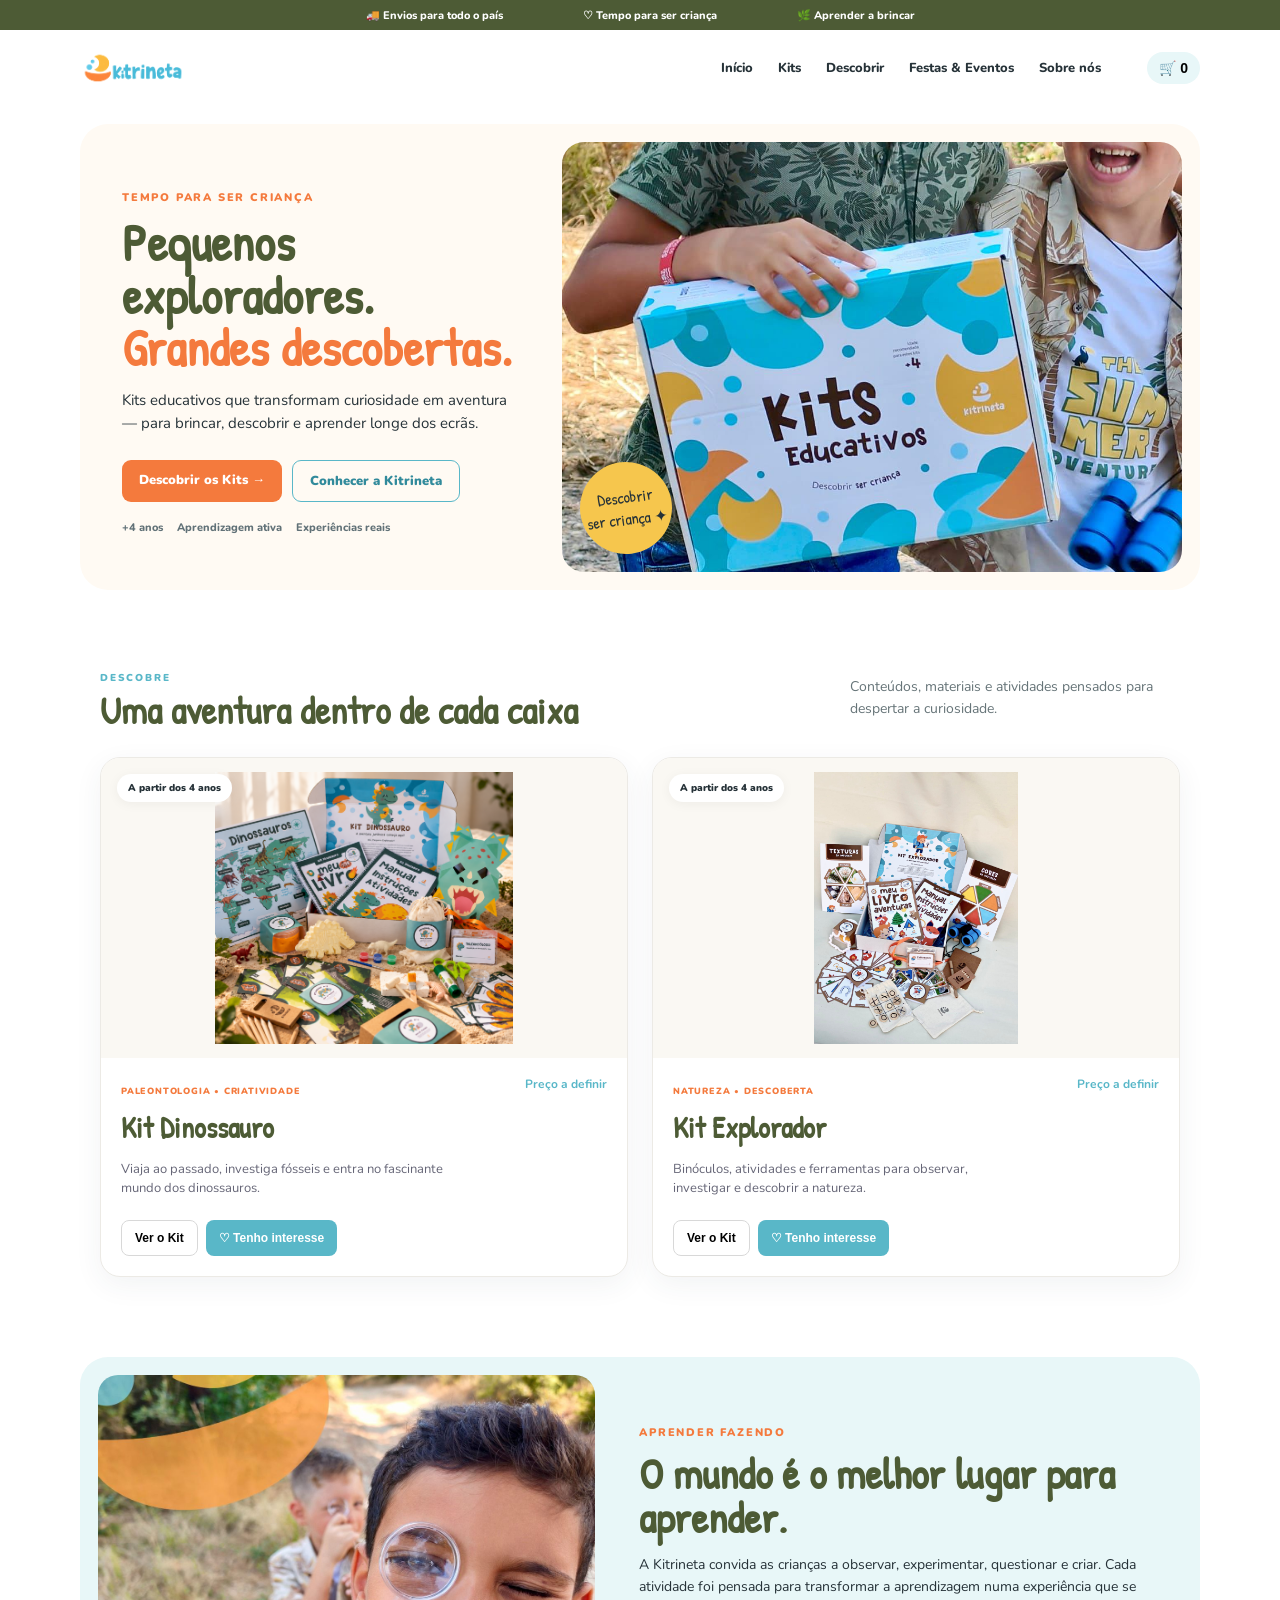
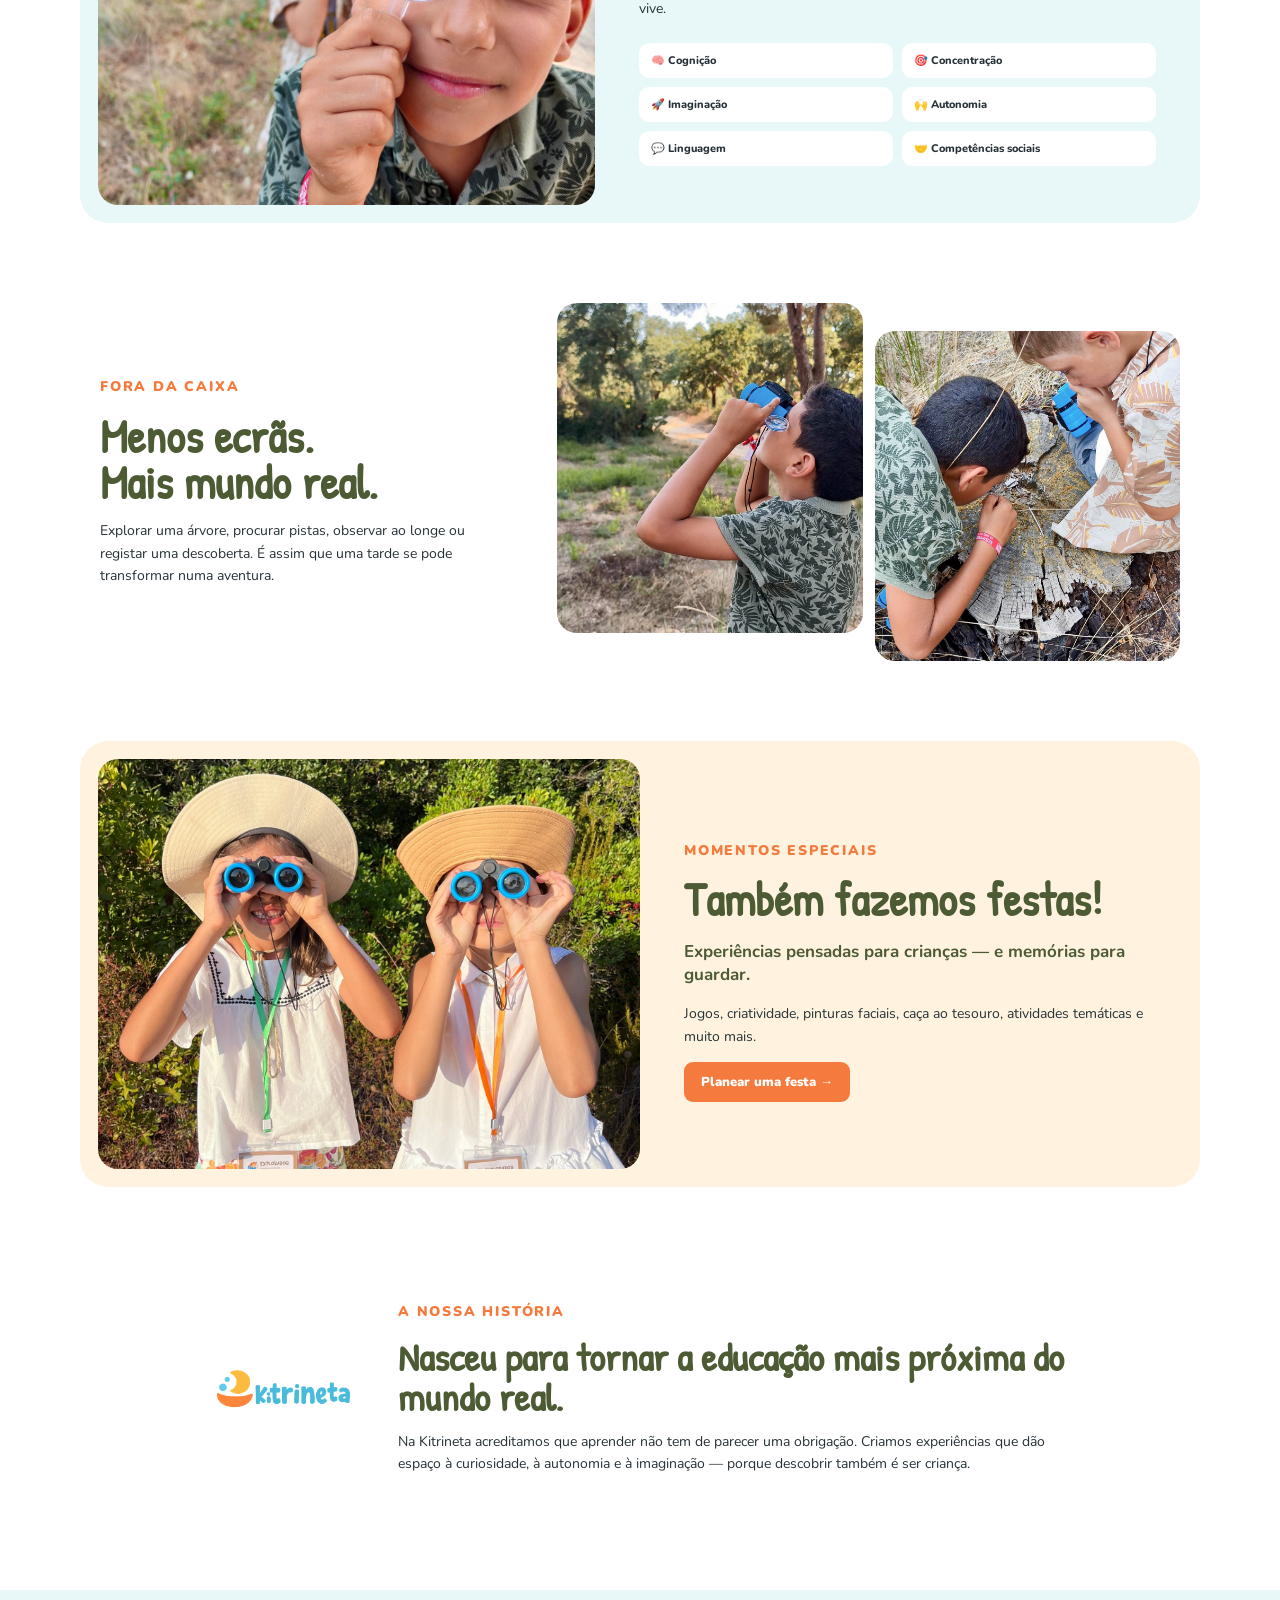
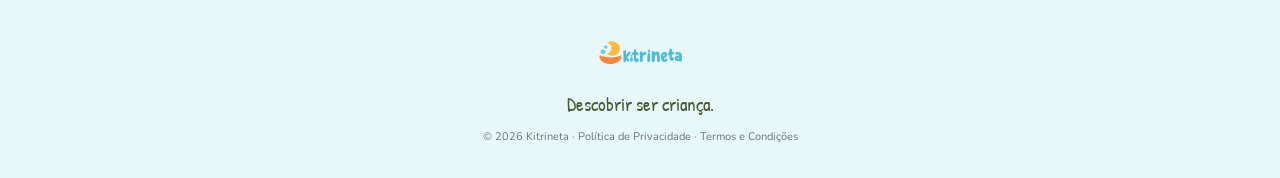
==== commit 5bd8684c: "Update index.html" ====
--- a/index.html
+++ b/index.html
@@ -4,7 +4,7 @@
 <main>
 <section class="hero"><div class="hero-copy"><p class="eyebrow">TEMPO PARA SER CRIANÇA</p><h1>Pequenos exploradores.<br><em>Grandes descobertas.</em></h1><p>Kits educativos que transformam curiosidade em aventura — para brincar, descobrir e aprender longe dos ecrãs.</p><div class="actions"><a class="btn primary" href="#kits">Descobrir os Kits →</a><a class="btn secondary" href="#descobrir">Conhecer a Kitrineta</a></div><div class="mini-benefits"><span>+4 anos</span><span>Aprendizagem ativa</span><span>Experiências reais</span></div></div><div class="hero-photo"><img src="images/hero.jpg" alt="Crianças com um Kit Kitrineta"><div class="sticker">Descobrir<br>ser criança ✦</div></div></section>
 <section id="kits" class="section"><div class="section-title"><div><span>DESCOBRE</span><h2>Uma aventura dentro de cada caixa</h2></div><p>Conteúdos, materiais e atividades pensados para despertar a curiosidade.</p></div><div class="products">
-<article class="product"><div class="product-image"><img src="images/dinossauro.jpg" alt="Conteúdo do Kit Dinossauro"><span class="age">A partir dos 4 anos</span></div><div class="product-info"><div><p class="tag">PALEONTOLOGIA • CRIATIVIDADE</p><h3>Kit Dinossauro</h3><p>Viaja ao passado, investiga fósseis e entra no fascinante mundo dos dinossauros.</p></div><strong class="price">Preço a definir</strong></div><div class="product-actions"><button class="outline">Ver o Kit</button><button class="add" data-product="Kit Dinossauro">♡ Tenho interesse</button></div></article>
+<article class="product"><div class="product-image"><img src="images/kitdinossauro.png" alt="Conteúdo do Kit Dinossauro"><span class="age">A partir dos 4 anos</span></div><div class="product-info"><div><p class="tag">PALEONTOLOGIA • CRIATIVIDADE</p><h3>Kit Dinossauro</h3><p>Viaja ao passado, investiga fósseis e entra no fascinante mundo dos dinossauros.</p></div><strong class="price">Preço a definir</strong></div><div class="product-actions"><button class="outline">Ver o Kit</button><button class="add" data-product="Kit Dinossauro">♡ Tenho interesse</button></div></article>
 <article class="product"><div class="product-image"><img src="images/explorador.jpg" alt="Conteúdo do Kit Explorador"><span class="age">A partir dos 4 anos</span></div><div class="product-info"><div><p class="tag">NATUREZA • DESCOBERTA</p><h3>Kit Explorador</h3><p>Binóculos, atividades e ferramentas para observar, investigar e descobrir a natureza.</p></div><strong class="price">Preço a definir</strong></div><div class="product-actions"><button class="outline">Ver o Kit</button><button class="add" data-product="Kit Explorador">♡ Tenho interesse</button></div></article>
 </div></section>
 <section id="descobrir" class="experience"><div class="experience-photo"><img src="images/lupa.jpg" alt="Criança a explorar a natureza com uma lupa"></div><div class="experience-copy"><p class="eyebrow">APRENDER FAZENDO</p><h2>O mundo é o melhor lugar para aprender.</h2><p>A Kitrineta convida as crianças a observar, experimentar, questionar e criar. Cada atividade foi pensada para transformar a aprendizagem numa experiência que se vive.</p><div class="skill-grid"><span>🧠 Cognição</span><span>🎯 Concentração</span><span>🚀 Imaginação</span><span>🙌 Autonomia</span><span>💬 Linguagem</span><span>🤝 Competências sociais</span></div></div></section>
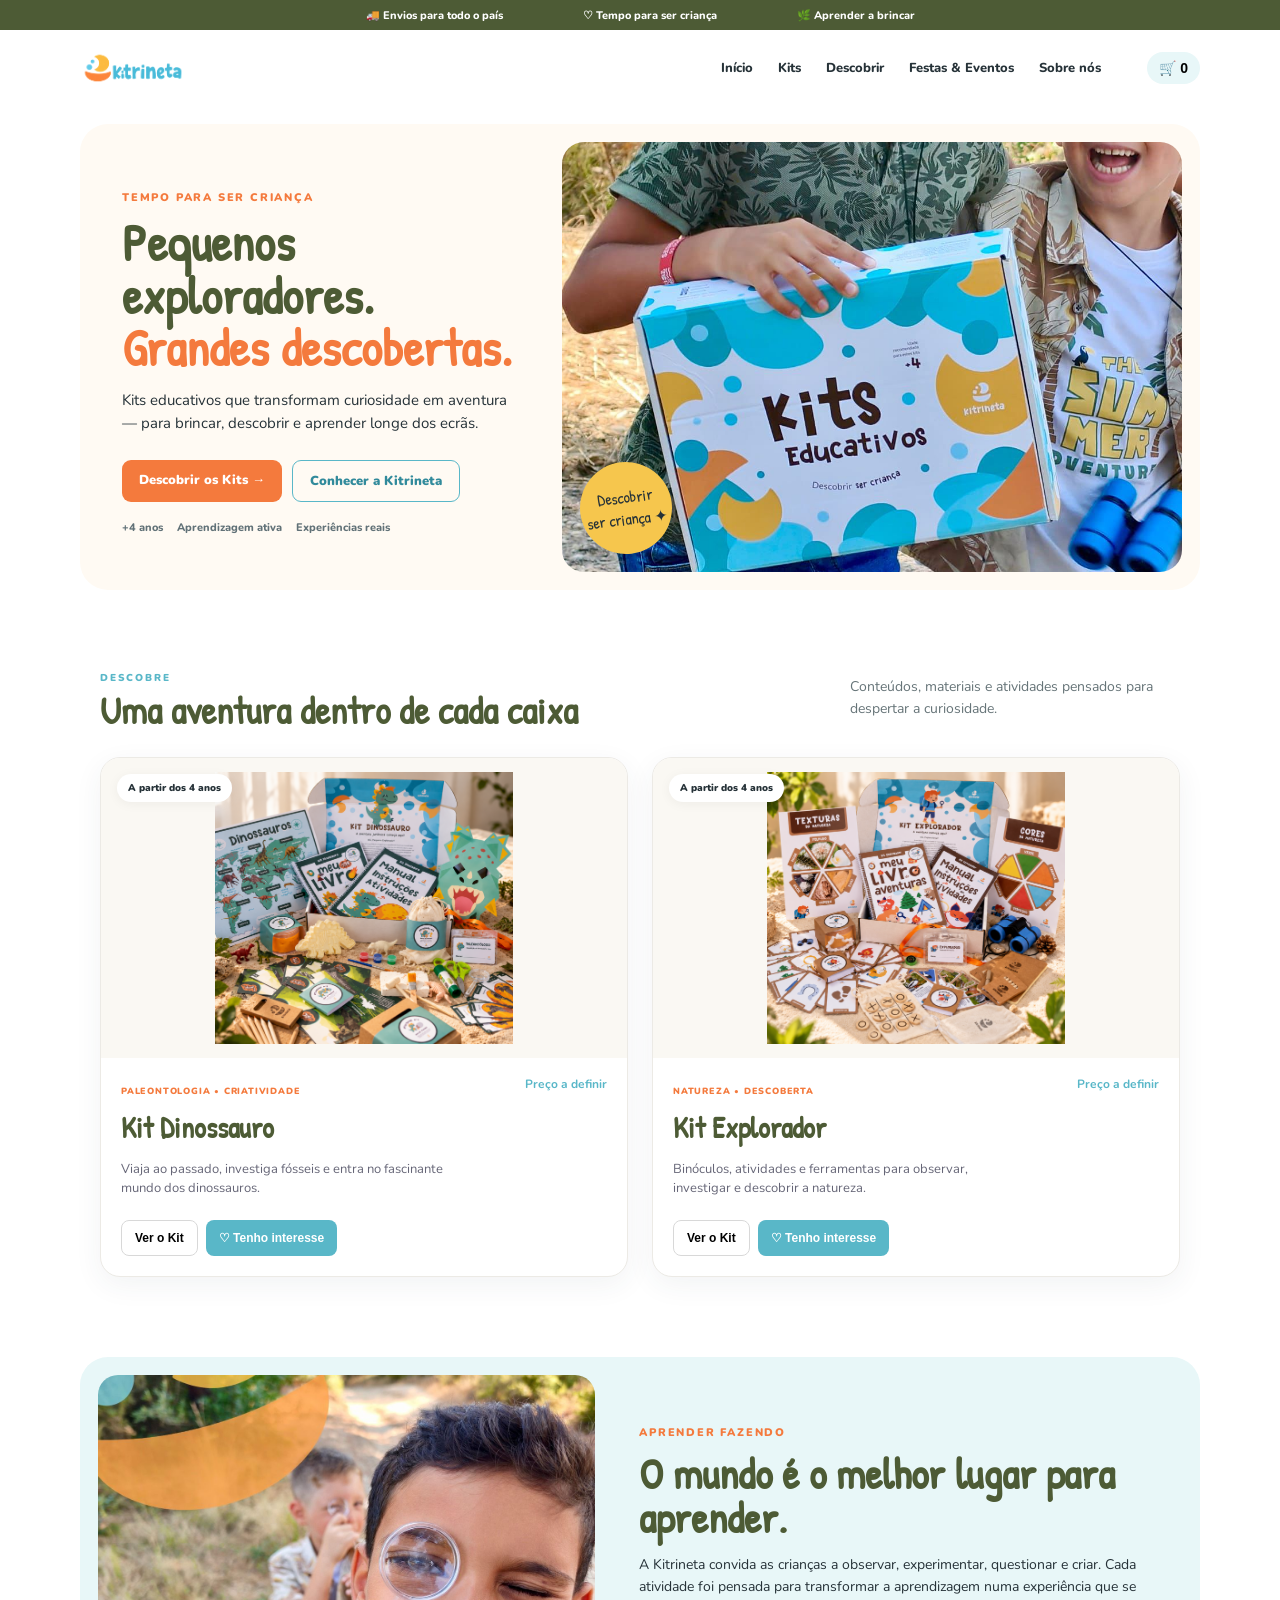
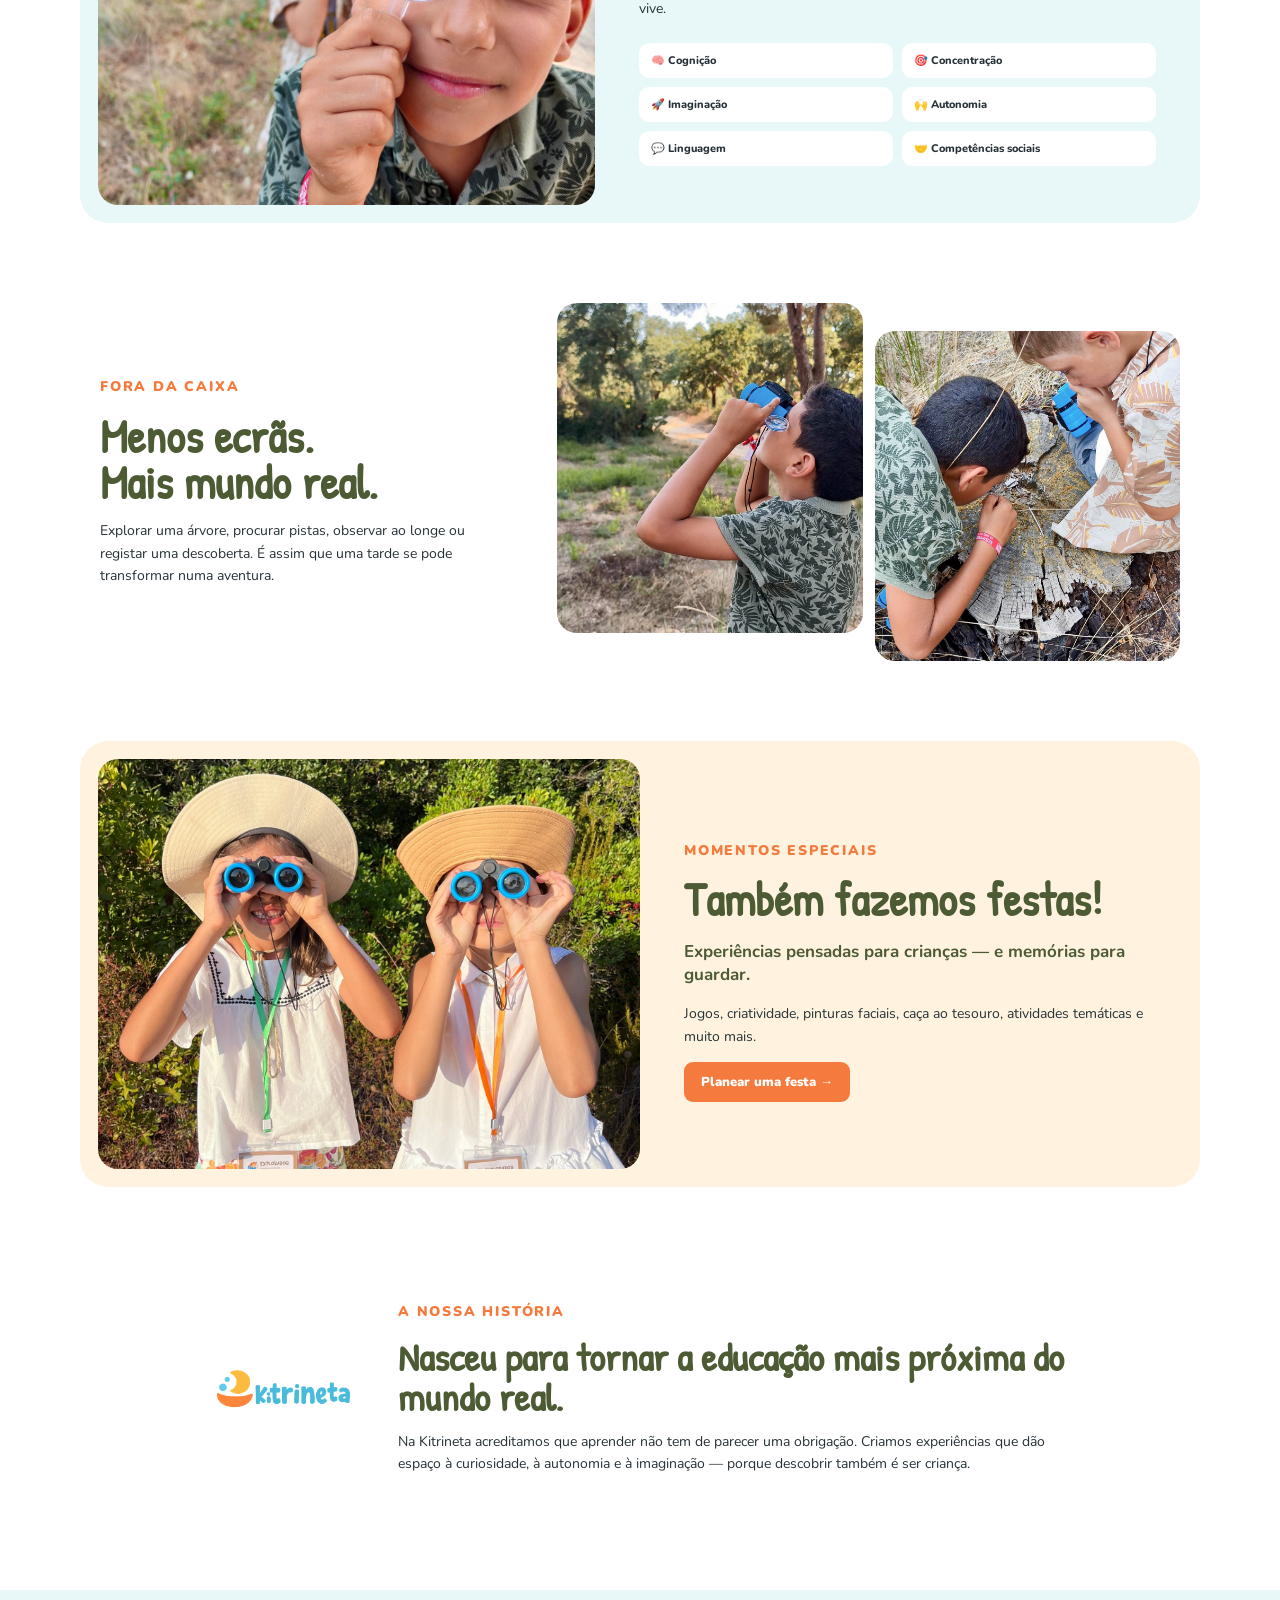
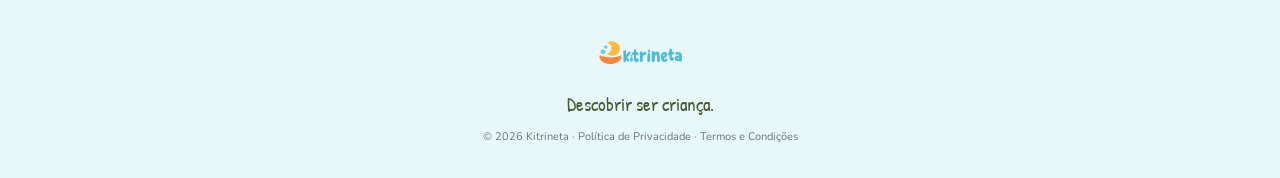
==== commit 848bd643: "Update index.html" ====
--- a/index.html
+++ b/index.html
@@ -5,7 +5,7 @@
 <section class="hero"><div class="hero-copy"><p class="eyebrow">TEMPO PARA SER CRIANÇA</p><h1>Pequenos exploradores.<br><em>Grandes descobertas.</em></h1><p>Kits educativos que transformam curiosidade em aventura — para brincar, descobrir e aprender longe dos ecrãs.</p><div class="actions"><a class="btn primary" href="#kits">Descobrir os Kits →</a><a class="btn secondary" href="#descobrir">Conhecer a Kitrineta</a></div><div class="mini-benefits"><span>+4 anos</span><span>Aprendizagem ativa</span><span>Experiências reais</span></div></div><div class="hero-photo"><img src="images/hero.jpg" alt="Crianças com um Kit Kitrineta"><div class="sticker">Descobrir<br>ser criança ✦</div></div></section>
 <section id="kits" class="section"><div class="section-title"><div><span>DESCOBRE</span><h2>Uma aventura dentro de cada caixa</h2></div><p>Conteúdos, materiais e atividades pensados para despertar a curiosidade.</p></div><div class="products">
 <article class="product"><div class="product-image"><img src="images/kitdinossauro.png" alt="Conteúdo do Kit Dinossauro"><span class="age">A partir dos 4 anos</span></div><div class="product-info"><div><p class="tag">PALEONTOLOGIA • CRIATIVIDADE</p><h3>Kit Dinossauro</h3><p>Viaja ao passado, investiga fósseis e entra no fascinante mundo dos dinossauros.</p></div><strong class="price">Preço a definir</strong></div><div class="product-actions"><button class="outline">Ver o Kit</button><button class="add" data-product="Kit Dinossauro">♡ Tenho interesse</button></div></article>
-<article class="product"><div class="product-image"><img src="images/explorador.jpg" alt="Conteúdo do Kit Explorador"><span class="age">A partir dos 4 anos</span></div><div class="product-info"><div><p class="tag">NATUREZA • DESCOBERTA</p><h3>Kit Explorador</h3><p>Binóculos, atividades e ferramentas para observar, investigar e descobrir a natureza.</p></div><strong class="price">Preço a definir</strong></div><div class="product-actions"><button class="outline">Ver o Kit</button><button class="add" data-product="Kit Explorador">♡ Tenho interesse</button></div></article>
+<article class="product"><div class="product-image"><img src="images/kitexplorador.png" alt="Conteúdo do Kit Explorador"><span class="age">A partir dos 4 anos</span></div><div class="product-info"><div><p class="tag">NATUREZA • DESCOBERTA</p><h3>Kit Explorador</h3><p>Binóculos, atividades e ferramentas para observar, investigar e descobrir a natureza.</p></div><strong class="price">Preço a definir</strong></div><div class="product-actions"><button class="outline">Ver o Kit</button><button class="add" data-product="Kit Explorador">♡ Tenho interesse</button></div></article>
 </div></section>
 <section id="descobrir" class="experience"><div class="experience-photo"><img src="images/lupa.jpg" alt="Criança a explorar a natureza com uma lupa"></div><div class="experience-copy"><p class="eyebrow">APRENDER FAZENDO</p><h2>O mundo é o melhor lugar para aprender.</h2><p>A Kitrineta convida as crianças a observar, experimentar, questionar e criar. Cada atividade foi pensada para transformar a aprendizagem numa experiência que se vive.</p><div class="skill-grid"><span>🧠 Cognição</span><span>🎯 Concentração</span><span>🚀 Imaginação</span><span>🙌 Autonomia</span><span>💬 Linguagem</span><span>🤝 Competências sociais</span></div></div></section>
 <section class="adventure"><div><p class="eyebrow">FORA DA CAIXA</p><h2>Menos ecrãs.<br>Mais mundo real.</h2><p>Explorar uma árvore, procurar pistas, observar ao longe ou registar uma descoberta. É assim que uma tarde se pode transformar numa aventura.</p></div><div class="adventure-grid"><img src="images/binoculos.jpg" alt="Criança a observar com binóculos"><img src="images/descoberta.jpg" alt="Crianças a investigar a natureza"></div></section>
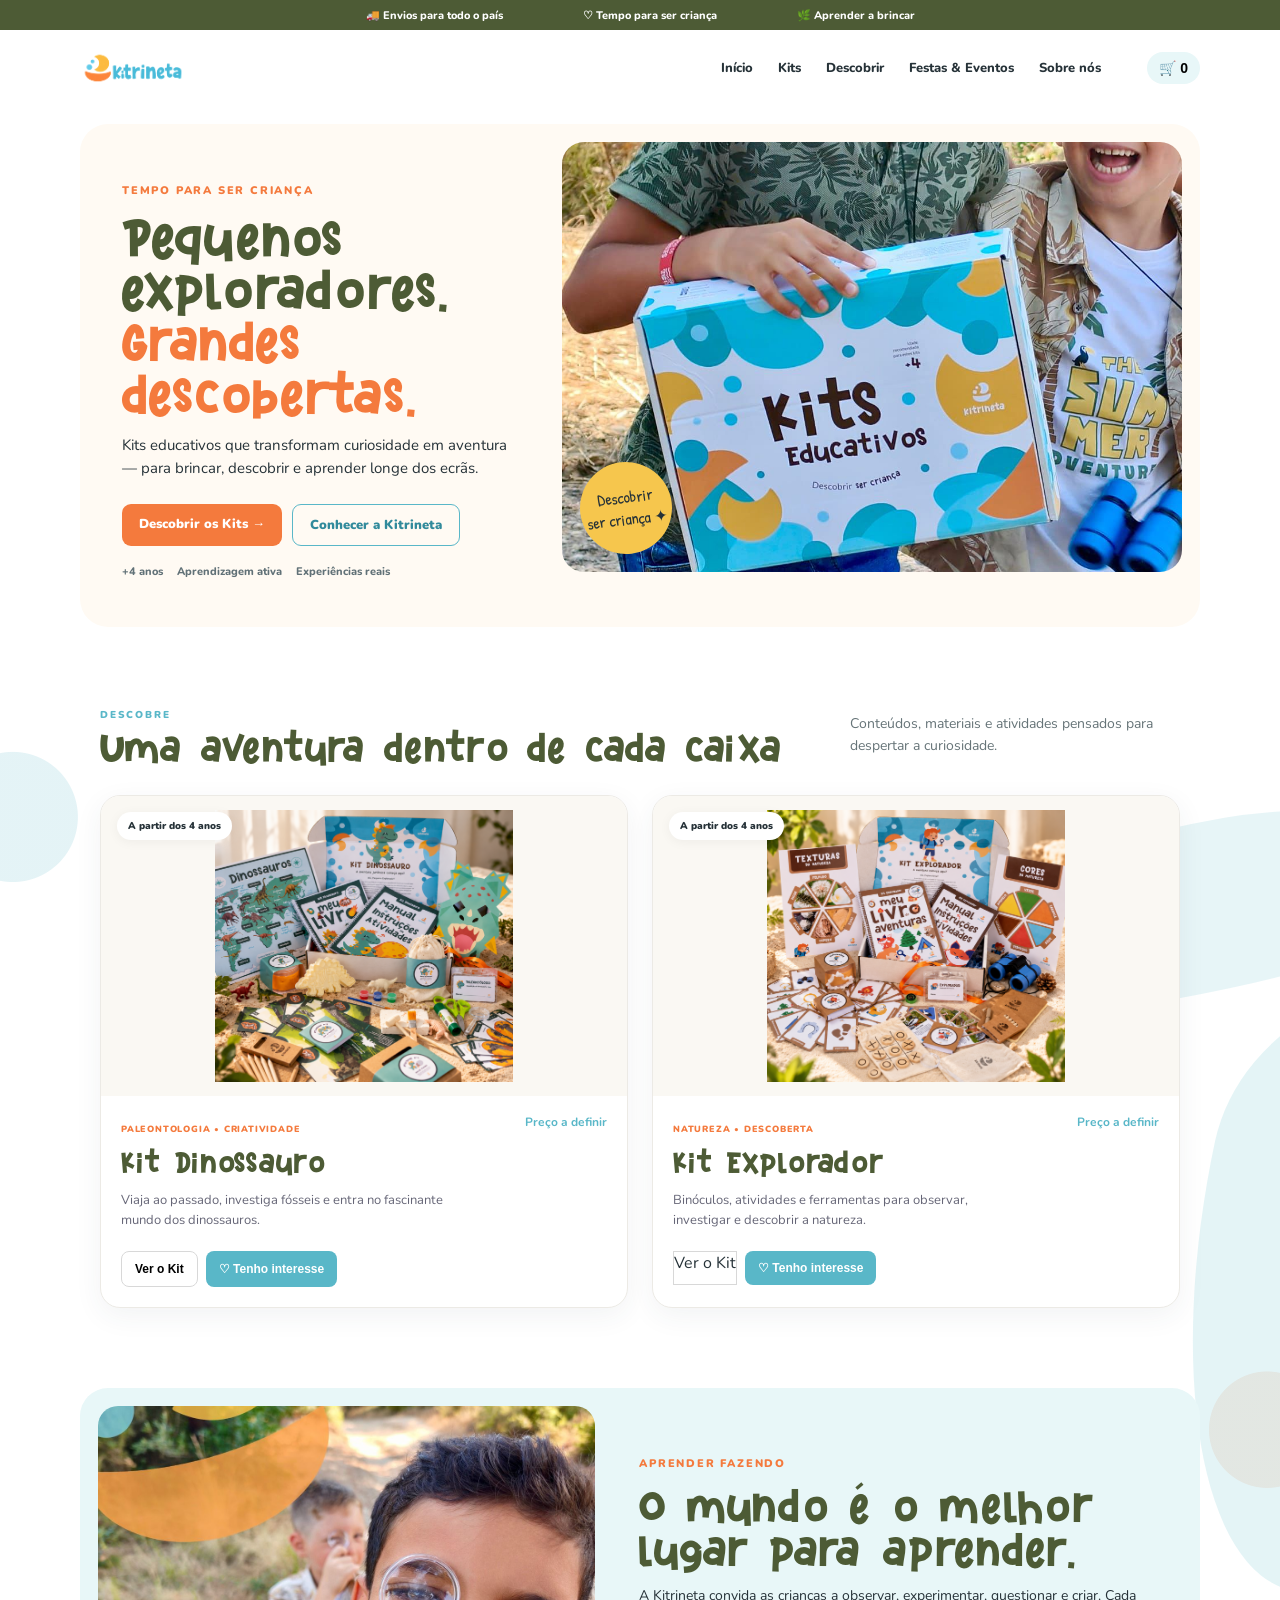
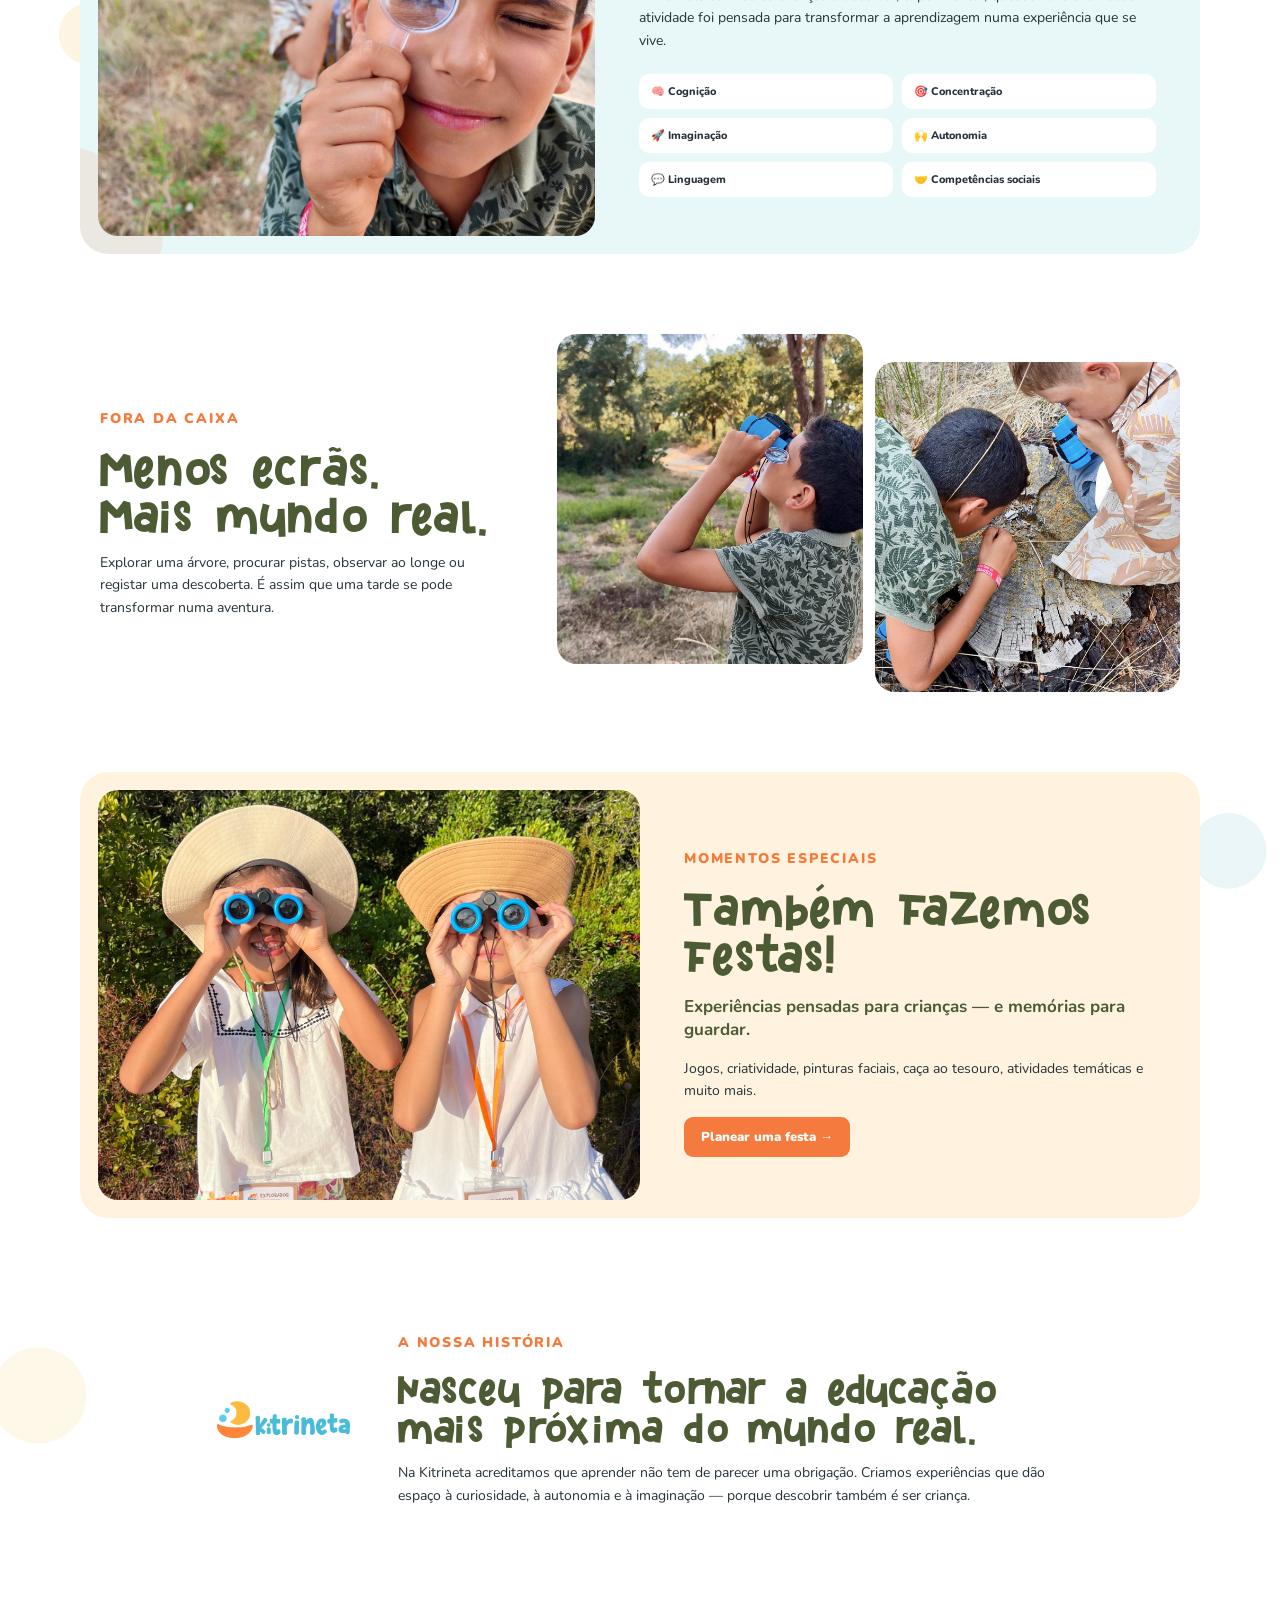
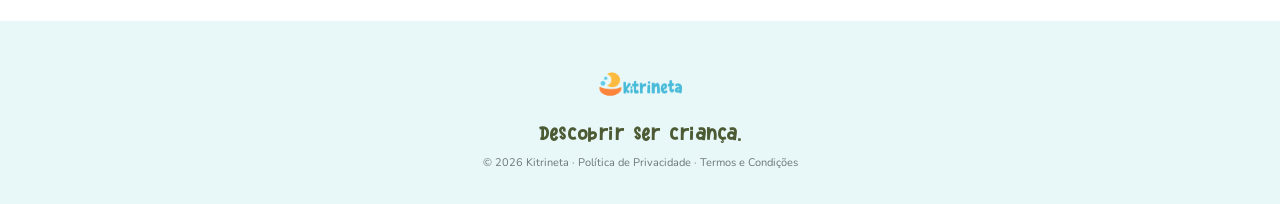
==== commit e970d431: "Update index.html" ====
--- a/index.html
+++ b/index.html
@@ -5,7 +5,7 @@
 <section class="hero"><div class="hero-copy"><p class="eyebrow">TEMPO PARA SER CRIANÇA</p><h1>Pequenos exploradores.<br><em>Grandes descobertas.</em></h1><p>Kits educativos que transformam curiosidade em aventura — para brincar, descobrir e aprender longe dos ecrãs.</p><div class="actions"><a class="btn primary" href="#kits">Descobrir os Kits →</a><a class="btn secondary" href="#descobrir">Conhecer a Kitrineta</a></div><div class="mini-benefits"><span>+4 anos</span><span>Aprendizagem ativa</span><span>Experiências reais</span></div></div><div class="hero-photo"><img src="images/hero.jpg" alt="Crianças com um Kit Kitrineta"><div class="sticker">Descobrir<br>ser criança ✦</div></div></section>
 <section id="kits" class="section"><div class="section-title"><div><span>DESCOBRE</span><h2>Uma aventura dentro de cada caixa</h2></div><p>Conteúdos, materiais e atividades pensados para despertar a curiosidade.</p></div><div class="products">
 <article class="product"><div class="product-image"><img src="images/kitdinossauro.png" alt="Conteúdo do Kit Dinossauro"><span class="age">A partir dos 4 anos</span></div><div class="product-info"><div><p class="tag">PALEONTOLOGIA • CRIATIVIDADE</p><h3>Kit Dinossauro</h3><p>Viaja ao passado, investiga fósseis e entra no fascinante mundo dos dinossauros.</p></div><strong class="price">Preço a definir</strong></div><div class="product-actions"><button class="outline">Ver o Kit</button><button class="add" data-product="Kit Dinossauro">♡ Tenho interesse</button></div></article>
-<article class="product"><div class="product-image"><img src="images/kitexplorador.png" alt="Conteúdo do Kit Explorador"><span class="age">A partir dos 4 anos</span></div><div class="product-info"><div><p class="tag">NATUREZA • DESCOBERTA</p><h3>Kit Explorador</h3><p>Binóculos, atividades e ferramentas para observar, investigar e descobrir a natureza.</p></div><strong class="price">Preço a definir</strong></div><div class="product-actions"><button class="outline">Ver o Kit</button><button class="add" data-product="Kit Explorador">♡ Tenho interesse</button></div></article>
+<article class="product"><div class="product-image"><img src="images/kitexplorador.png" alt="Conteúdo do Kit Explorador"><span class="age">A partir dos 4 anos</span></div><div class="product-info"><div><p class="tag">NATUREZA • DESCOBERTA</p><h3>Kit Explorador</h3><p>Binóculos, atividades e ferramentas para observar, investigar e descobrir a natureza.</p></div><strong class="price">Preço a definir</strong></div><div class="product-actions"><a class="outline kit-link" href="kit-explorador.html">Ver o Kit</a><button class="add" data-product="Kit Explorador">♡ Tenho interesse</button></div></article>
 </div></section>
 <section id="descobrir" class="experience"><div class="experience-photo"><img src="images/lupa.jpg" alt="Criança a explorar a natureza com uma lupa"></div><div class="experience-copy"><p class="eyebrow">APRENDER FAZENDO</p><h2>O mundo é o melhor lugar para aprender.</h2><p>A Kitrineta convida as crianças a observar, experimentar, questionar e criar. Cada atividade foi pensada para transformar a aprendizagem numa experiência que se vive.</p><div class="skill-grid"><span>🧠 Cognição</span><span>🎯 Concentração</span><span>🚀 Imaginação</span><span>🙌 Autonomia</span><span>💬 Linguagem</span><span>🤝 Competências sociais</span></div></div></section>
 <section class="adventure"><div><p class="eyebrow">FORA DA CAIXA</p><h2>Menos ecrãs.<br>Mais mundo real.</h2><p>Explorar uma árvore, procurar pistas, observar ao longe ou registar uma descoberta. É assim que uma tarde se pode transformar numa aventura.</p></div><div class="adventure-grid"><img src="images/binoculos.jpg" alt="Criança a observar com binóculos"><img src="images/descoberta.jpg" alt="Crianças a investigar a natureza"></div></section>
--- a/style.css
+++ b/style.css
@@ -1 +1,192 @@
 :root{--blue:#59b7c8;--blue2:#e8f7f8;--orange:#f47a3d;--yellow:#f6c64d;--olive:#4d5b35;--cream:#fffaf3;--ink:#263238;--muted:#667478}*{box-sizing:border-box}html{scroll-behavior:smooth;overflow-x:hidden}body{margin:0;overflow-x:hidden;font-family:Nunito,Arial,sans-serif;color:var(--ink);background:#fff}img{display:block;max-width:100%}a{text-decoration:none;color:inherit}.topbar{min-height:30px;background:var(--olive);color:#fff;display:flex;justify-content:center;gap:80px;align-items:center;padding:6px 20px;font-size:11px;font-weight:800}header{height:76px;display:flex;align-items:center;width:min(1120px,calc(100% - 40px));margin:auto;gap:28px}.logo{flex:0 0 auto}.logo img{width:105px;height:58px;object-fit:contain}nav{display:flex;gap:25px;margin-left:auto;font-weight:800;font-size:13px}nav a:hover{color:var(--orange)}.cart{margin-left:18px;border:0;background:var(--blue2);border-radius:50px;padding:8px 12px;font-size:14px}.hero{width:min(1120px,calc(100% - 40px));margin:18px auto 72px;background:var(--cream);border-radius:28px;display:grid;grid-template-columns:minmax(0,.86fr) minmax(0,1.14fr);overflow:hidden;min-height:430px}.hero-copy{padding:48px 42px;align-self:center;min-width:0}.eyebrow{color:var(--orange);font-size:11px;font-weight:900;letter-spacing:1.8px}.hero h1,.section h2,.experience h2,.adventure h2,.party h2,.story h2{font-family:'Patrick Hand',cursive;color:var(--olive);line-height:1.02;margin:12px 0}.hero h1{font-size:clamp(42px,4vw,54px)}.hero h1 em{color:var(--orange);font-style:normal}.hero-copy>p:not(.eyebrow){font-size:15px;line-height:1.55;max-width:420px}.actions{display:flex;gap:10px;margin:24px 0 18px;flex-wrap:wrap}.btn{display:inline-block;padding:11px 17px;border-radius:9px;font-size:13px;font-weight:900}.primary{background:var(--orange);color:#fff}.secondary{border:1.5px solid var(--blue);color:#318a9b}.mini-benefits{display:flex;gap:14px;flex-wrap:wrap;font-size:11px;font-weight:800;color:#617177}.hero-photo{position:relative;min-width:0;height:430px;margin:18px 18px 18px 0;border-radius:22px;overflow:hidden}.hero-photo img{width:100%;height:100%;object-fit:cover;object-position:center}.sticker{position:absolute;bottom:18px;left:18px;background:var(--yellow);width:92px;height:92px;border-radius:50%;display:flex;align-items:center;justify-content:center;text-align:center;font-family:'Patrick Hand';font-size:16px;transform:rotate(-7deg)}.section{width:min(1080px,calc(100% - 40px));margin:0 auto 80px}.section-title{display:flex;justify-content:space-between;gap:40px;align-items:end;margin-bottom:24px}.section-title span{font-size:10px;color:var(--blue);font-weight:900;letter-spacing:1.8px}.section-title h2{font-size:38px;margin:4px 0}.section-title>p{max-width:330px;font-size:14px;line-height:1.55;color:var(--muted)}.products{display:grid;grid-template-columns:repeat(2,minmax(0,1fr));gap:24px}.product{min-width:0;border:1px solid #eceae5;border-radius:20px;overflow:hidden;background:#fff;box-shadow:0 8px 28px #31464b10}.product-image{height:300px;position:relative;background:#faf8f3;padding:14px}.product-image img{width:100%;height:100%;object-fit:contain}.age{position:absolute;top:16px;left:16px;background:#fff;padding:7px 11px;border-radius:30px;font-size:10px;font-weight:900;box-shadow:0 2px 12px #0000000d}.product-info{padding:18px 20px 8px;display:flex;justify-content:space-between;gap:16px;align-items:flex-start}.tag{font-size:9px!important;color:var(--orange)!important;font-weight:900;letter-spacing:.8px}.product-info h3{font-family:'Patrick Hand';font-size:29px;margin:3px 0;color:var(--olive)}.product-info p{font-size:13px;line-height:1.5;color:#667;max-width:330px}.price{white-space:nowrap;color:var(--blue);font-size:12px}.product-actions{padding:0 20px 20px;display:flex;gap:8px}.product-actions button{padding:10px 13px;border-radius:8px;font-size:12px;font-weight:900;cursor:pointer}.outline{background:#fff;border:1px solid #d8d8d8}.add{border:0;background:var(--blue);color:#fff}.experience{width:min(1120px,calc(100% - 40px));margin:0 auto 80px;background:var(--blue2);border-radius:28px;overflow:hidden;display:grid;grid-template-columns:.92fr 1.08fr}.experience-photo{height:430px;margin:18px 0 18px 18px;border-radius:20px;overflow:hidden}.experience-photo img{width:100%;height:100%;object-fit:cover}.experience-copy{padding:42px 44px;align-self:center}.experience h2{font-size:43px}.experience-copy>p:not(.eyebrow){font-size:14px;line-height:1.6}.skill-grid{display:grid;grid-template-columns:repeat(2,minmax(0,1fr));gap:9px;margin-top:22px}.skill-grid span{background:#fff;border-radius:10px;padding:10px 12px;font-weight:800;font-size:11px}.adventure{width:min(1080px,calc(100% - 40px));margin:0 auto 80px;display:grid;grid-template-columns:.8fr 1.2fr;gap:42px;align-items:center}.adventure h2{font-size:46px}.adventure p{font-size:14px;line-height:1.6}.adventure-grid{display:grid;grid-template-columns:repeat(2,minmax(0,1fr));gap:12px}.adventure-grid img{width:100%;height:330px;object-fit:cover;border-radius:20px}.adventure-grid img:nth-child(2){margin-top:28px}.party{width:min(1120px,calc(100% - 40px));margin:0 auto 80px;background:#fff3df;border-radius:28px;overflow:hidden;display:grid;grid-template-columns:1fr 1fr}.party-photo{height:410px;margin:18px 0 18px 18px;border-radius:20px;overflow:hidden}.party-photo img{width:100%;height:100%;object-fit:cover}.party-copy{padding:42px 44px;align-self:center}.party h2{font-size:46px}.party h3{font-size:17px;color:var(--olive)}.party p{font-size:14px;line-height:1.6}.story{width:min(900px,calc(100% - 40px));margin:0 auto 80px;display:grid;grid-template-columns:150px 1fr;gap:38px;align-items:center;padding:20px}.story img{width:145px;height:110px;object-fit:contain}.story h2{font-size:39px}.story p{font-size:14px;line-height:1.6}footer{text-align:center;background:var(--blue2);padding:32px 20px}footer img{width:90px;height:62px;object-fit:contain;margin:auto}footer p{font-family:'Patrick Hand';font-size:19px;color:var(--olive);margin:7px 0}footer small{font-size:11px;color:#6c777a}.toast{position:fixed;bottom:22px;right:22px;background:var(--olive);color:#fff;padding:11px 16px;border-radius:9px;opacity:0;transform:translateY(15px);transition:.2s;font-size:13px}.toast.show{opacity:1;transform:none}@media(max-width:800px){.topbar{justify-content:center}.topbar span:nth-child(n+2),nav{display:none}header{height:66px;width:calc(100% - 28px)}.logo img{width:90px;height:50px}.cart{margin-left:auto}.hero,.experience,.party{width:calc(100% - 24px);grid-template-columns:1fr;margin:12px auto 54px}.hero-copy{padding:34px 24px}.hero h1{font-size:42px}.hero-photo{height:330px;margin:0 12px 12px}.section{width:calc(100% - 28px);margin-bottom:58px}.section-title{display:block}.section-title h2{font-size:34px}.products{grid-template-columns:1fr}.product-image{height:270px}.experience-photo,.party-photo{height:320px;margin:12px 12px 0}.experience-copy,.party-copy{padding:34px 24px}.experience h2,.party h2,.adventure h2{font-size:38px}.adventure{width:calc(100% - 28px);grid-template-columns:1fr;gap:22px;margin-bottom:58px}.adventure-grid img{height:240px}.adventure-grid img:nth-child(2){margin-top:18px}.story{width:calc(100% - 28px);grid-template-columns:1fr;text-align:center;gap:8px;margin-bottom:55px}.story img{margin:auto}.story h2{font-size:35px}.skill-grid{grid-template-columns:1fr 1fr}}
+/* FUNDO DECORATIVO KITRINETA */
+
+html {
+  background:
+    /* azul esquerda */
+    radial-gradient(
+      circle 95px at 1% 24%,
+      rgba(89,183,200,.16) 0 68%,
+      transparent 69%
+    ),
+
+    /* amarelo esquerda */
+    radial-gradient(
+      circle 45px at 7% 48%,
+      rgba(246,198,77,.17) 0 68%,
+      transparent 69%
+    ),
+
+    /* laranja direita */
+    radial-gradient(
+      circle 85px at 99% 42%,
+      rgba(244,122,61,.12) 0 68%,
+      transparent 69%
+    ),
+
+    /* azul direita mais abaixo */
+    radial-gradient(
+      circle 55px at 96% 72%,
+      rgba(89,183,200,.13) 0 68%,
+      transparent 69%
+    ),
+
+    /* amarelo inferior */
+    radial-gradient(
+      circle 70px at 3% 88%,
+      rgba(246,198,77,.13) 0 68%,
+      transparent 69%
+    ),
+
+    #fff;
+}
+
+body {
+  background: transparent;
+}
+/* ONDA ORGÂNICA KITRINETA */
+
+main {
+  position: relative;
+  overflow: hidden;
+}
+
+main::before {
+  content: "";
+  position: absolute;
+
+  width: 550px;
+  height: 170px;
+
+  right: -180px;
+  top: 720px;
+
+  background: rgba(89, 183, 200, 0.14);
+
+  border-radius:
+    60% 40% 55% 45%
+    / 50% 65% 35% 50%;
+
+  transform: rotate(-10deg);
+
+  pointer-events: none;
+  z-index: 0;
+}
+
+/* conteúdo sempre por cima da onda */
+main > section {
+  position: relative;
+  z-index: 1;
+}
+/* FONTE OFICIAL KITRINETA */
+
+@font-face {
+  font-family: 'Kidspace';
+  src: url('Kidspace.otf') format('opentype');
+  font-weight: normal;
+  font-style: normal;
+  font-display: swap;
+}
+
+.hero h1,
+.section h2,
+.experience h2,
+.adventure h2,
+.party h2,
+.story h2,
+.product-info h3,
+footer p {
+  font-family: 'Kidspace', 'Patrick Hand', cursive;
+}
+/* TESTE KIDSPACE - FORÇAR FONTE */
+
+@font-face {
+  font-family: "Kidspace";
+  src: url("./Kidspace.otf") format("opentype");
+  font-style: normal;
+  font-weight: 400;
+}
+
+.hero h1,
+.hero h1 em,
+.section h2,
+.section-title h2,
+.experience h2,
+.adventure h2,
+.party h2,
+.story h2,
+.product-info h3,
+.product h3,
+footer p {
+  font-family: "Kidspace", cursive !important;
+  font-weight: 400 !important;
+}
+@font-face {
+  font-family: 'KidspaceWeb';
+  src: url('Kidspace.otf') format('opentype');
+  font-weight: normal;
+  font-style: normal;
+}
+.hero h1,
+.hero h1 em,
+.section h2,
+.section-title h2,
+.experience h2,
+.adventure h2,
+.party h2,
+.story h2,
+.product-info h3,
+.product h3,
+footer p {
+  font-family: 'KidspaceWeb' !important;
+  font-weight: normal !important;
+}
+/* ONDA KITRINETA — LATERAL DIREITA */
+
+main::after {
+  content: "";
+  position: absolute;
+  width: 420px;
+  height: 650px;
+  right: -330px;
+  top: 850px;
+
+  background: rgba(89, 183, 200, 0.16);
+
+  border-radius:
+    70% 30% 60% 40%
+    / 35% 55% 45% 65%;
+
+  transform: rotate(12deg);
+
+  pointer-events: none;
+  z-index: 0;
+}
+
+main > section {
+  position: relative;
+  z-index: 1;
+}
+/* FORMA LARANJA KITRINETA */
+
+.experience::before {
+  content: "";
+  position: absolute;
+
+  width: 320px;
+  height: 180px;
+
+  left: -240px;
+  bottom: -80px;
+
+  background: rgba(244, 122, 61, 0.12);
+
+  border-radius:
+    65% 35% 55% 45%
+    / 55% 65% 35% 45%;
+
+  transform: rotate(-12deg);
+
+  pointer-events: none;
+  z-index: -1;
+}
